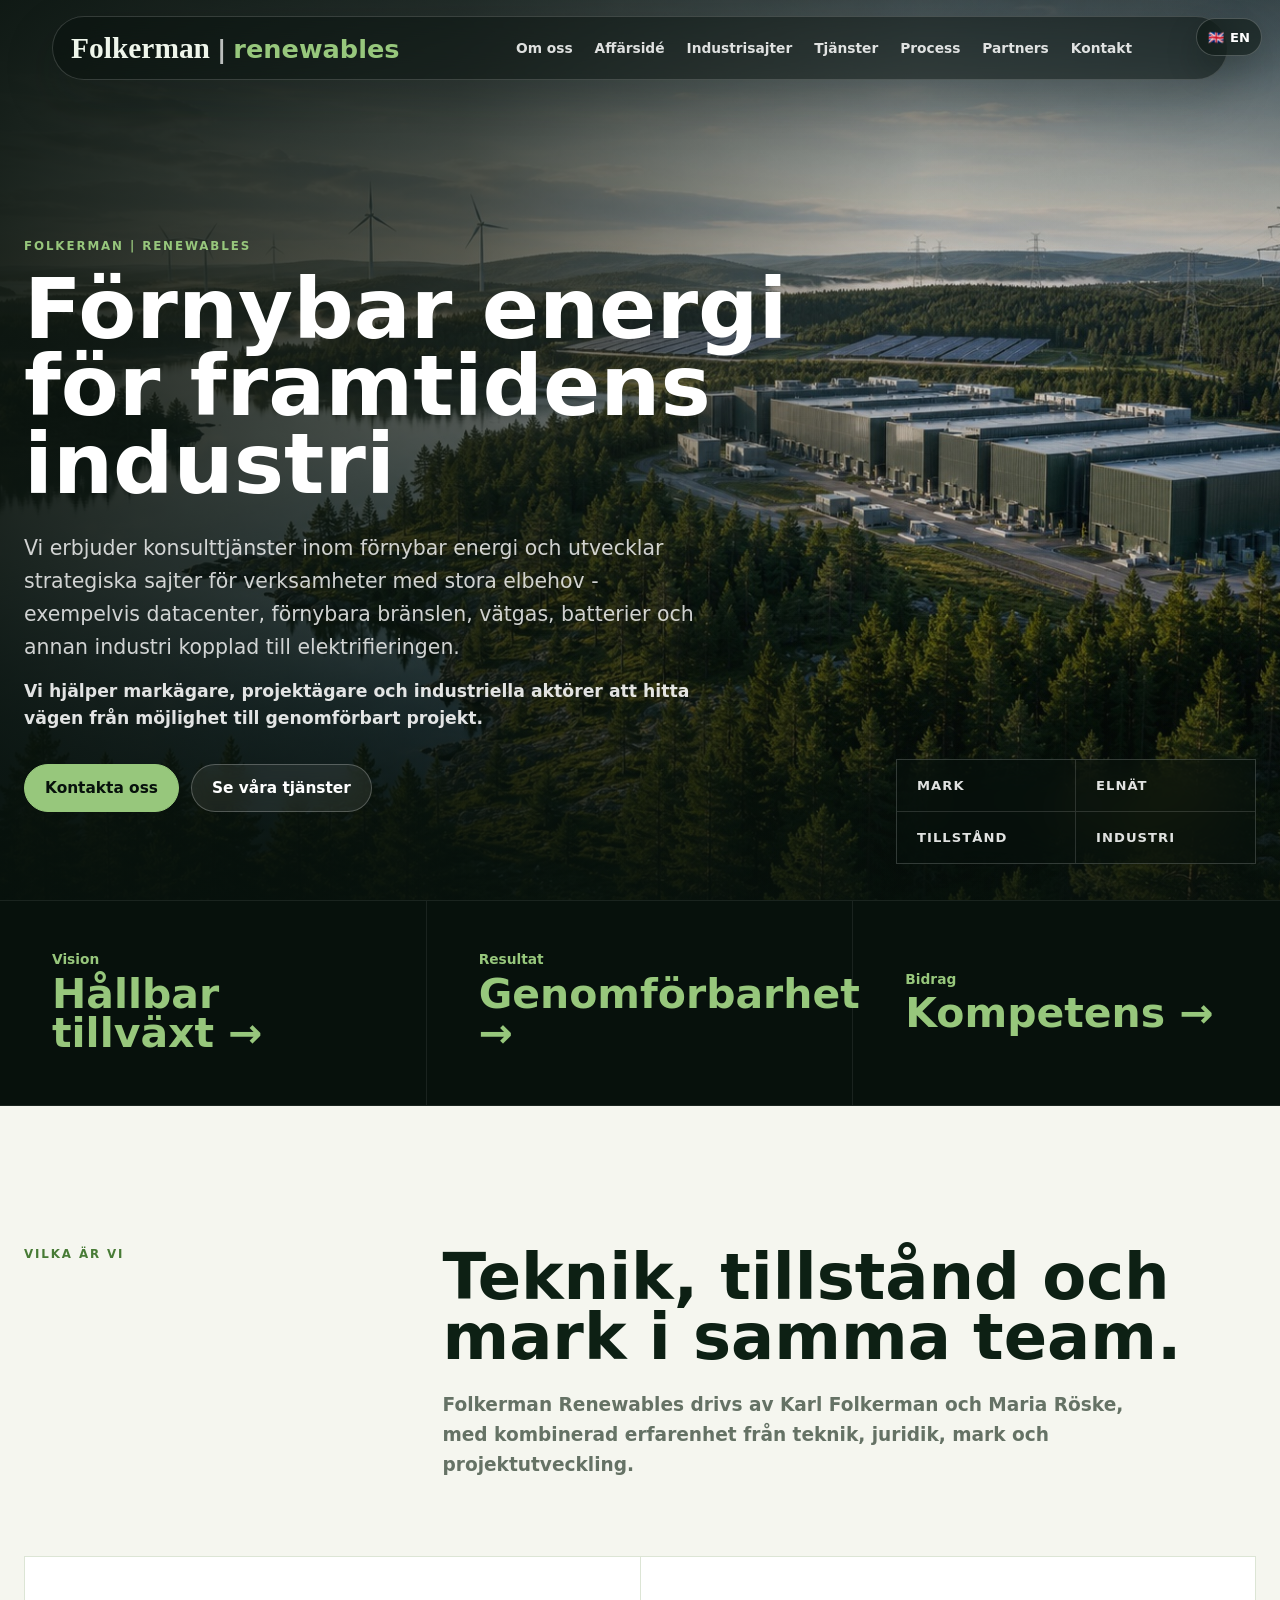
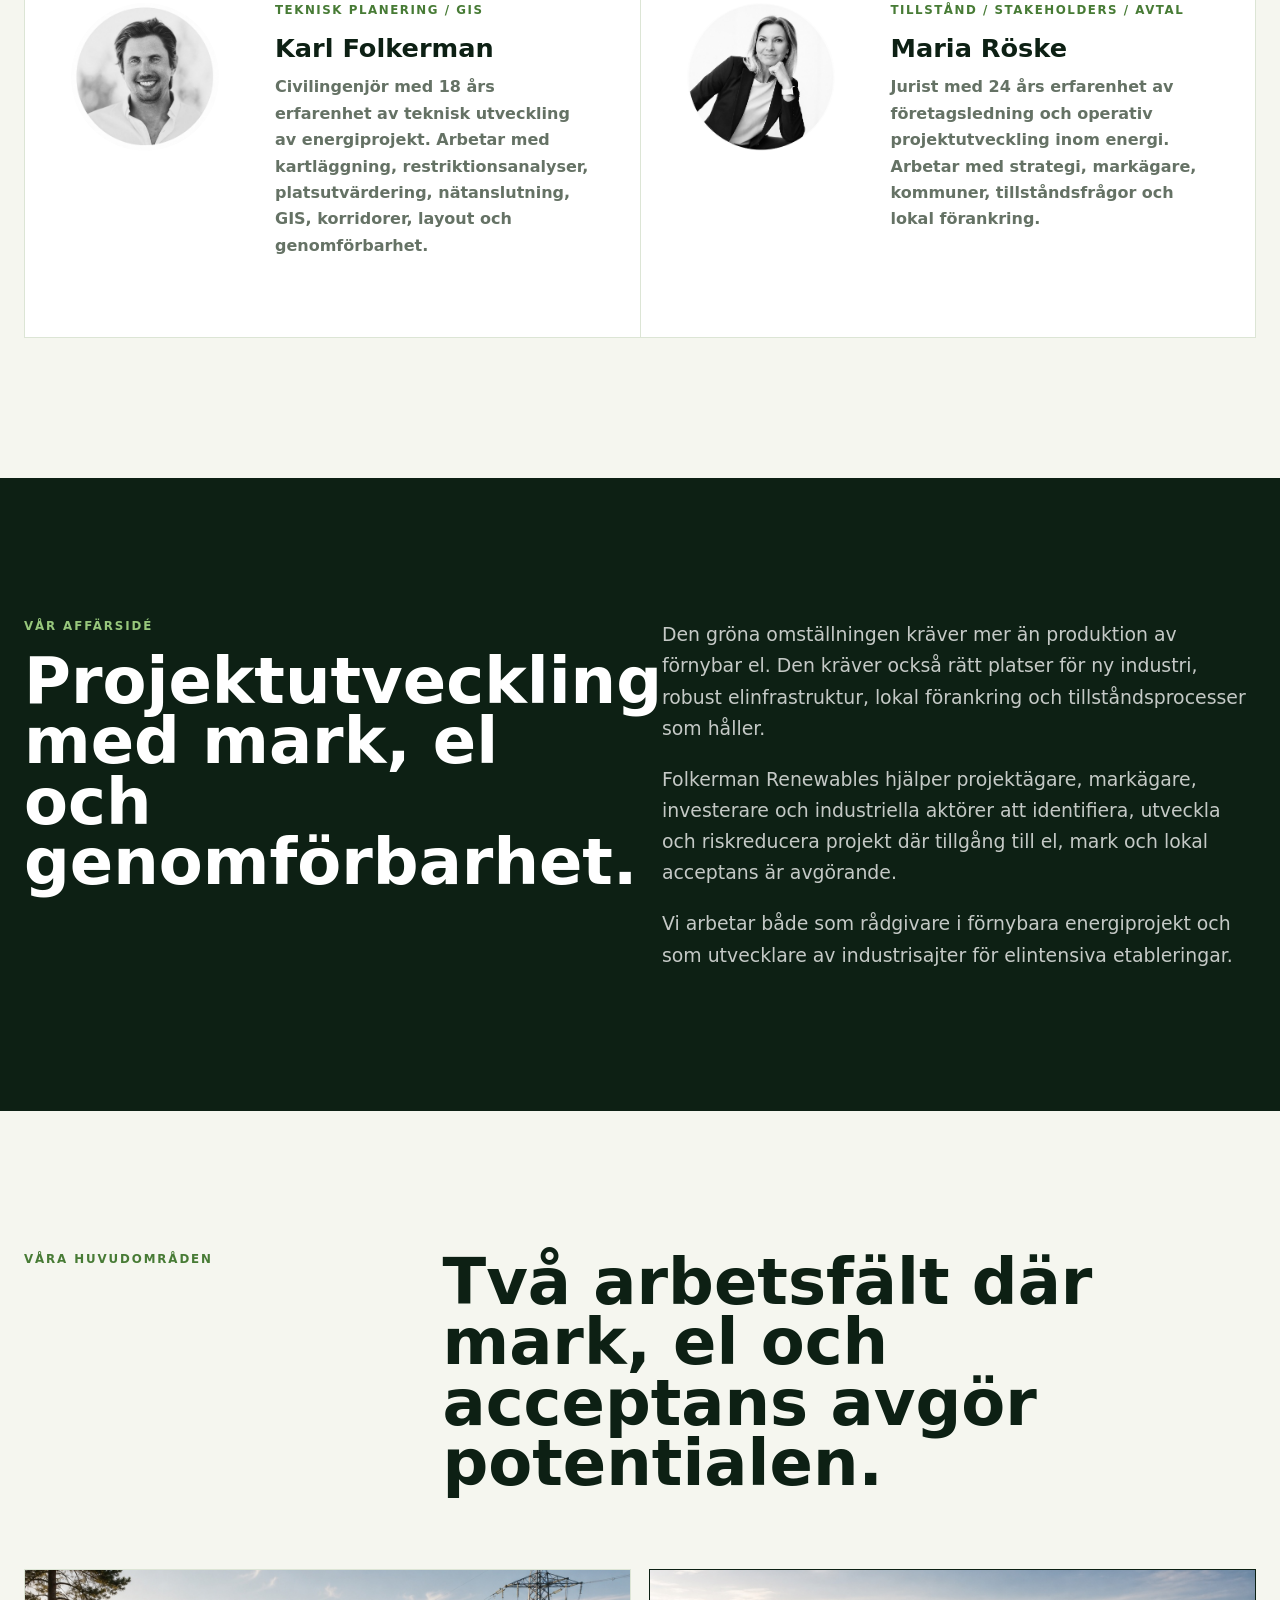
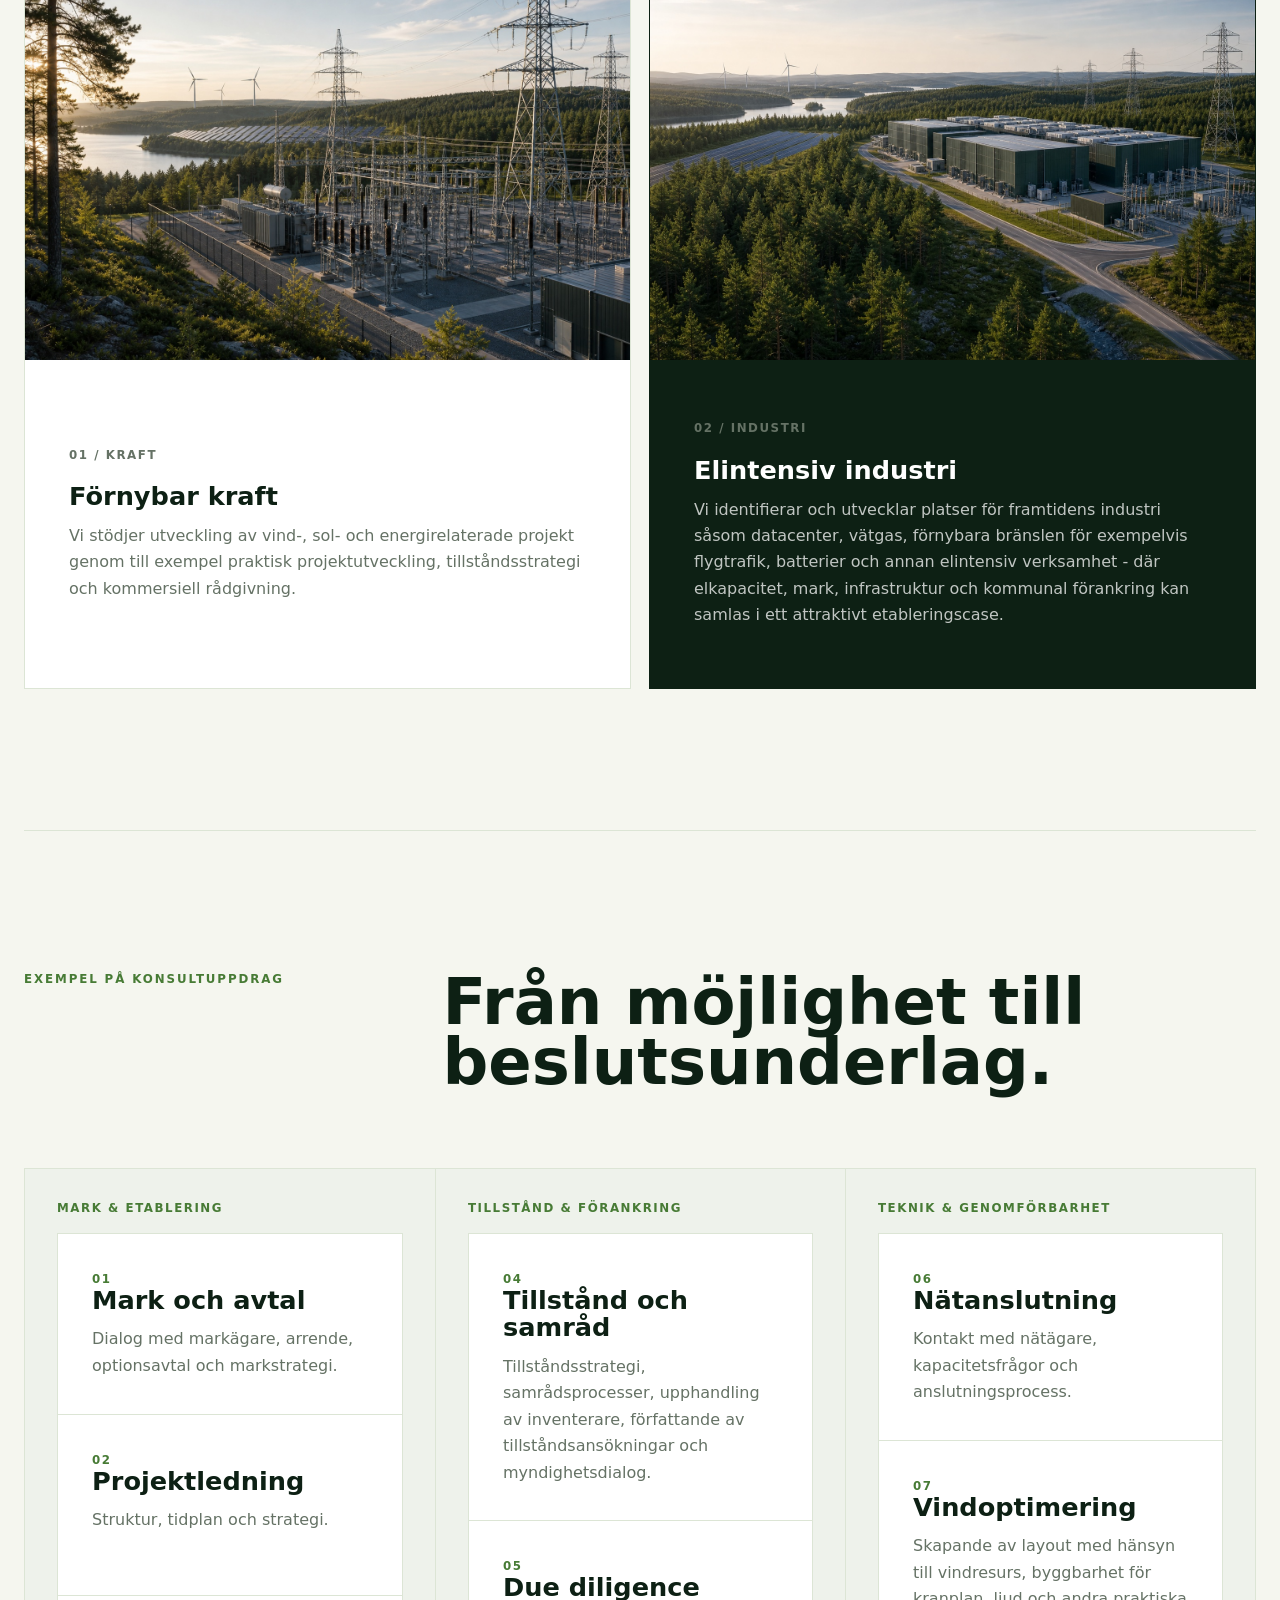
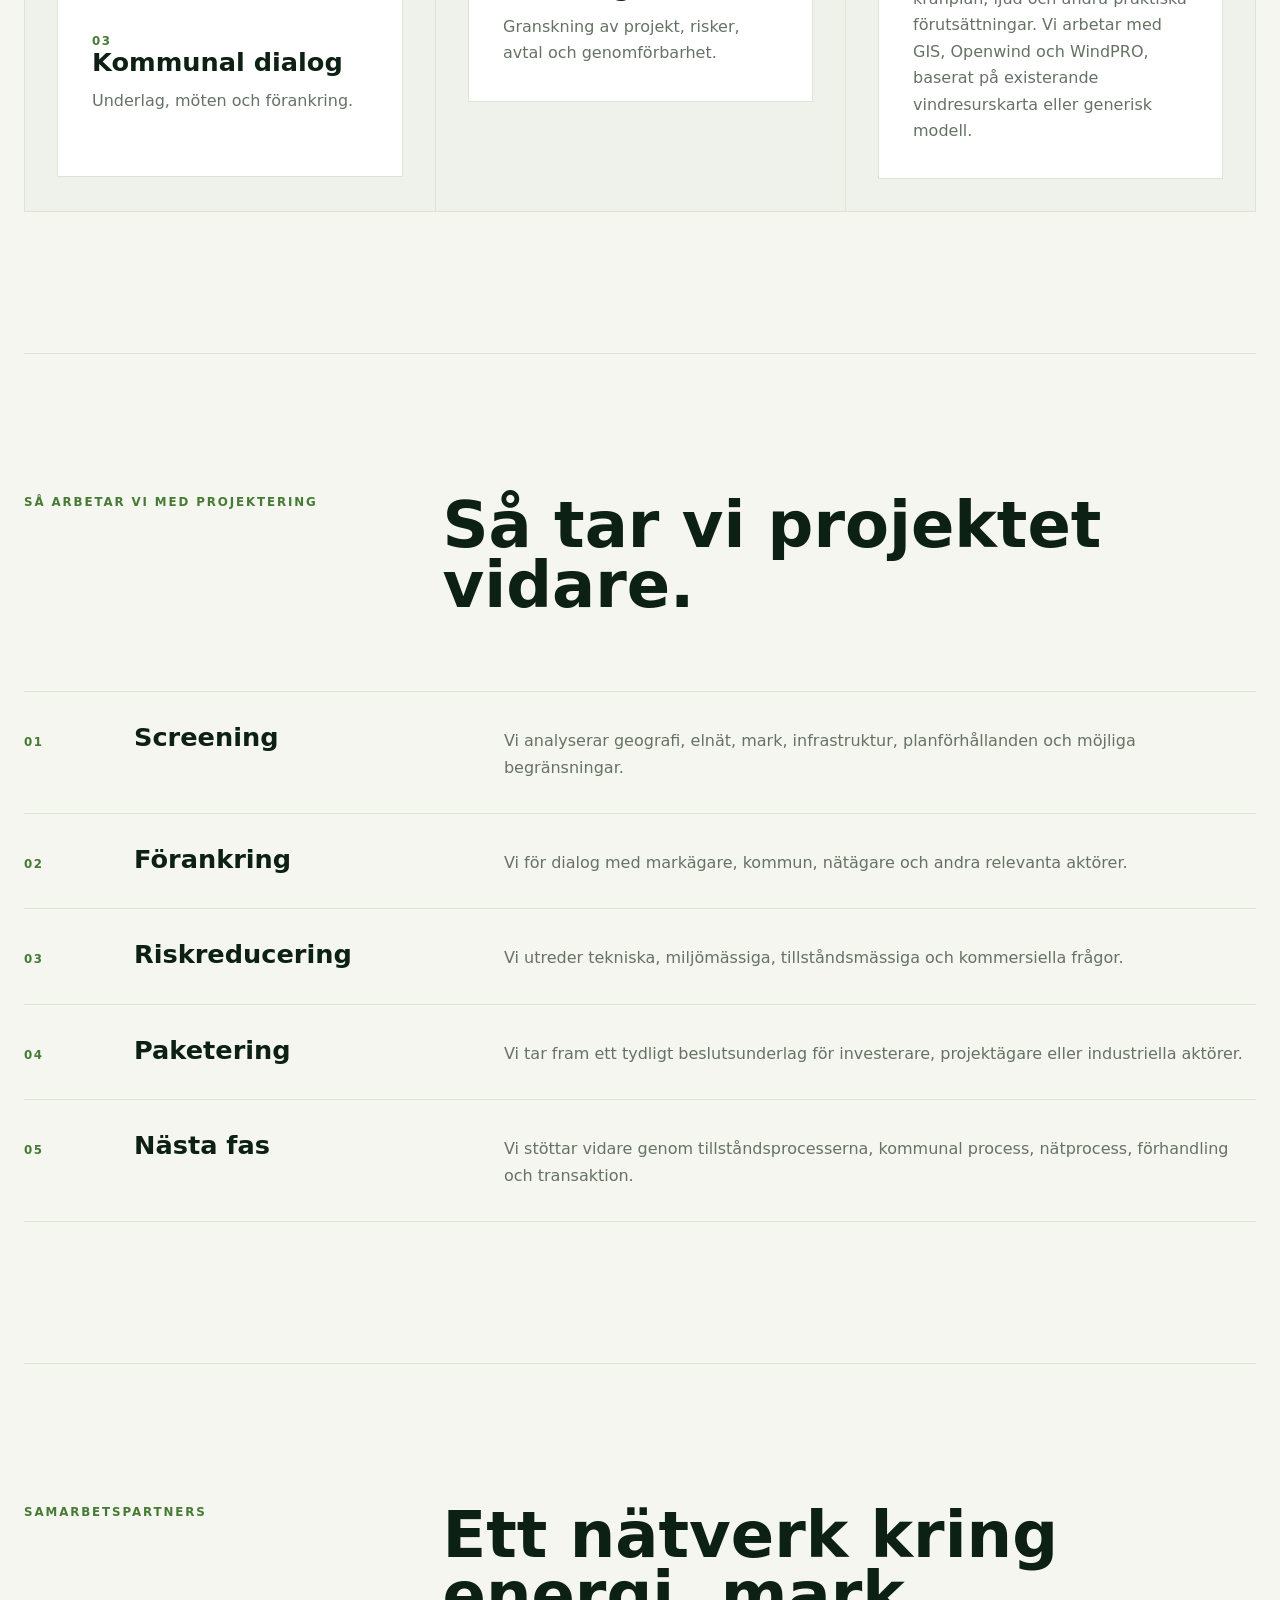
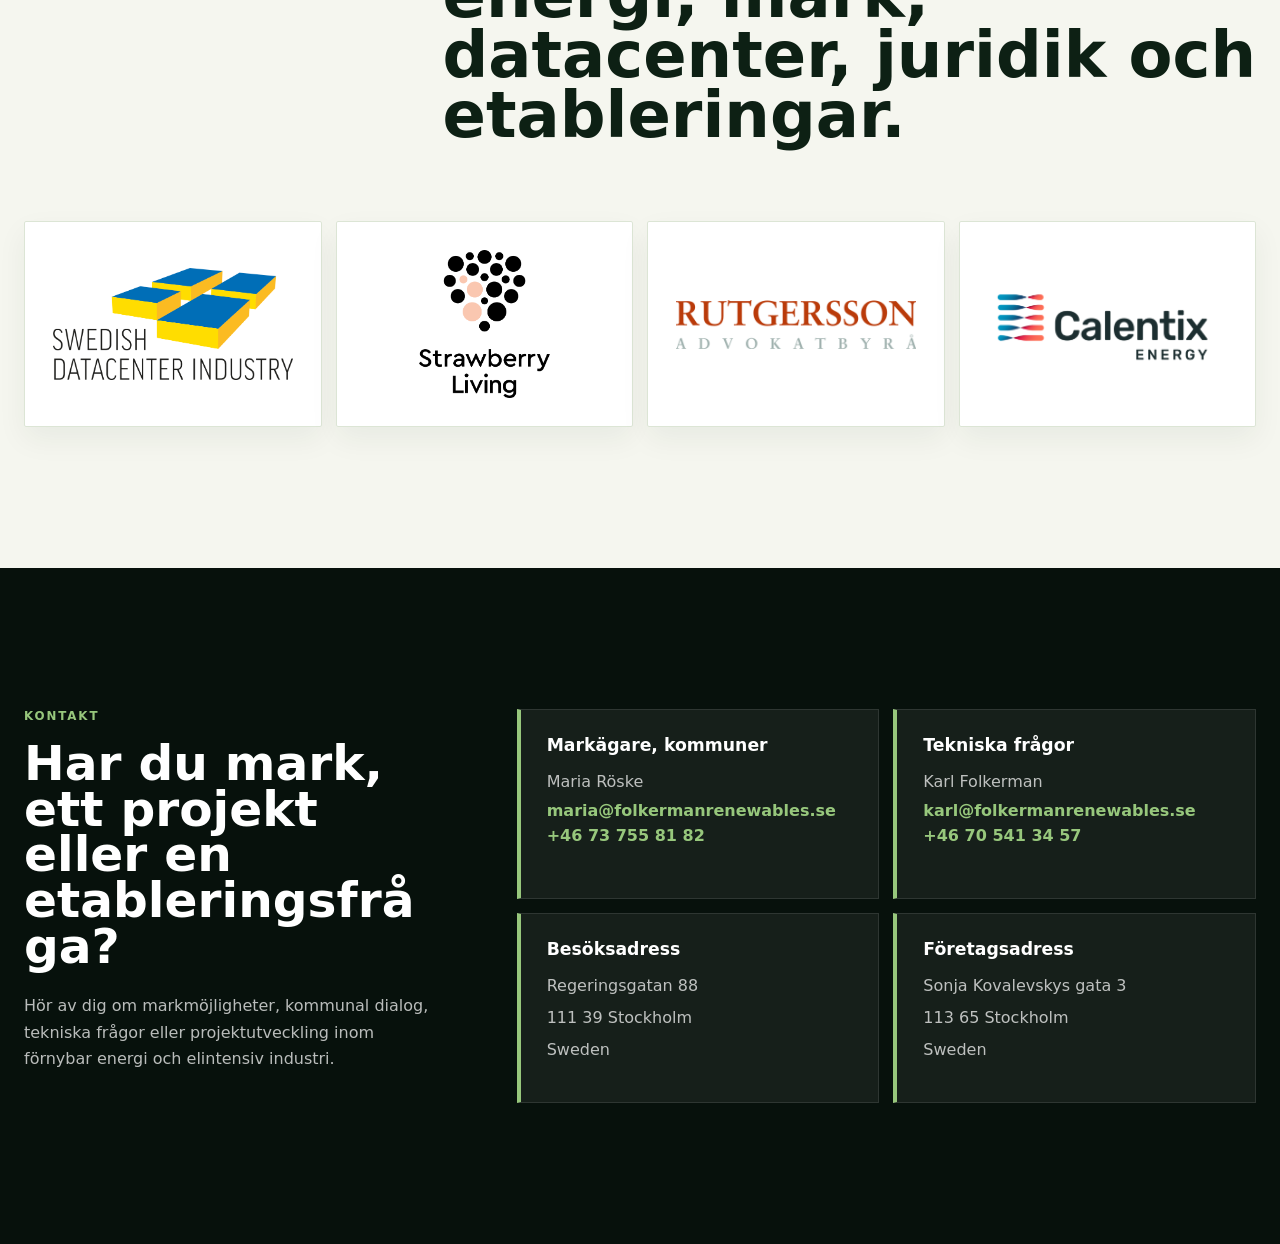
==== forslagErik/index.html @ 50d1444f "Add UX proposal page" ====
<!doctype html>
<html lang="sv">
  <head>
    <meta charset="utf-8">
    <meta name="viewport" content="width=device-width, initial-scale=1">
    <meta
      name="description"
      content="Folkerman Renewables erbjuder konsulttjänster inom förnybar energi och utvecklar strategiska industrisajter för datacenter, vätgas, förnybara bränslen, batterier och annan elintensiv industri."
      data-i18n-attr="content:meta.description"
    >
    <meta
      name="keywords"
      content="Folkerman Renewables, folkermanrenewables, Karl Folkerman, Maria Röske, förnybar energi, industrisajter, datacenter, vätgas, förnybara bränslen, batterier, GIS, tillstånd, markägare, Stockholm"
    >
    <meta name="author" content="Folkerman Renewables">
    <meta name="robots" content="noindex, nofollow">
    <meta name="googlebot" content="noindex, nofollow">
    <meta name="google-site-verification" content="rfnZ16ZVSR1SgWJSbVvaU3BN3s_scpE55U0h4fIPvdM">
    <meta name="application-name" content="Folkerman Renewables">
    <link rel="canonical" href="https://www.folkermanrenewables.se/forslagErik/">
    <meta property="og:type" content="website">
    <meta property="og:site_name" content="Folkerman Renewables">
    <meta property="og:title" content="Folkerman Renewables | Förnybar energi och industrisajter">
    <meta
      property="og:description"
      content="Projektutveckling med mark, el och genomförbarhet i fokus för förnybar energi och elintensiv industri."
      data-i18n-attr="content:meta.ogDescription"
    >
    <meta property="og:url" content="https://www.folkermanrenewables.se/forslagErik/">
    <meta property="og:image" content="https://www.folkermanrenewables.se/assets/folkerman-generated-hero.jpg">
    <meta property="og:locale" content="sv_SE">
    <meta property="og:locale:alternate" content="en_US">
    <meta name="twitter:card" content="summary_large_image">
    <meta name="twitter:title" content="Folkerman Renewables | Förnybar energi och industrisajter">
    <meta
      name="twitter:description"
      content="Projektutveckling med mark, el och genomförbarhet i fokus för förnybar energi och elintensiv industri."
      data-i18n-attr="content:meta.ogDescription"
    >
    <meta name="twitter:image" content="https://www.folkermanrenewables.se/assets/folkerman-generated-hero.jpg">
    <title data-i18n="meta.title">Folkerman Renewables | UX-förslag</title>
    <link rel="icon" href="../favicon.svg?v=20260522" type="image/svg+xml">
    <link rel="shortcut icon" href="../favicon.svg?v=20260522" type="image/svg+xml">
    <link rel="preload" href="../assets/folkerman-generated-hero.jpg?v=20260528-rune" as="image">
    <link rel="stylesheet" href="./styles.css?v=20260529-forslag-erik">
    <script type="application/ld+json">
      {
        "@context": "https://schema.org",
        "@graph": [
          {
            "@type": "Organization",
            "@id": "https://www.folkermanrenewables.se/#organization",
            "name": "Folkerman Renewables",
            "alternateName": ["Folkerman | renewables", "folkermanrenewables"],
            "url": "https://www.folkermanrenewables.se/forslagErik/",
            "logo": "https://www.folkermanrenewables.se/favicon.svg",
            "image": "https://www.folkermanrenewables.se/assets/folkerman-generated-hero.jpg",
            "telephone": "+46 73 755 81 82",
            "email": "maria@folkermanrenewables.se",
            "address": {
              "@type": "PostalAddress",
              "streetAddress": "Sonja Kovalevskys gata 3",
              "postalCode": "113 65",
              "addressLocality": "Stockholm",
              "addressCountry": "SE"
            },
            "founder": [
              { "@id": "https://www.folkermanrenewables.se/#karl-folkerman" },
              { "@id": "https://www.folkermanrenewables.se/#maria-roske" }
            ],
            "knowsAbout": [
              "Förnybar energi",
              "Industrisajter",
              "Datacenter",
              "Vätgas",
              "Förnybara bränslen",
              "Batterier",
              "GIS",
              "Tillstånd",
              "Mark och avtal"
            ]
          },
          {
            "@type": "Person",
            "@id": "https://www.folkermanrenewables.se/#karl-folkerman",
            "name": "Karl Folkerman",
            "jobTitle": "Teknisk planering / GIS",
            "email": "karl@folkermanrenewables.se",
            "telephone": "+46 70 541 34 57",
            "worksFor": { "@id": "https://www.folkermanrenewables.se/#organization" },
            "image": "https://www.folkermanrenewables.se/assets/karl-folkerman.jpg",
            "knowsAbout": ["GIS", "Teknisk projektutveckling", "Nätanslutning", "Platsutvärdering"]
          },
          {
            "@type": "Person",
            "@id": "https://www.folkermanrenewables.se/#maria-roske",
            "name": "Maria Röske",
            "jobTitle": "Tillstånd / Stakeholders / Avtal",
            "email": "maria@folkermanrenewables.se",
            "telephone": "+46 73 755 81 82",
            "worksFor": { "@id": "https://www.folkermanrenewables.se/#organization" },
            "image": "https://www.folkermanrenewables.se/assets/maria-roske.jpg",
            "knowsAbout": ["Tillstånd", "Stakeholders", "Avtal", "Markägare", "Lokal förankring"]
          },
          {
            "@type": "WebSite",
            "@id": "https://www.folkermanrenewables.se/#website",
            "name": "Folkerman Renewables",
            "alternateName": "folkermanrenewables",
            "url": "https://www.folkermanrenewables.se/forslagErik/",
            "publisher": { "@id": "https://www.folkermanrenewables.se/#organization" },
            "inLanguage": ["sv", "en"]
          },
          {
            "@type": "WebPage",
            "@id": "https://www.folkermanrenewables.se/forslagErik/#webpage",
            "url": "https://www.folkermanrenewables.se/forslagErik/",
            "name": "Folkerman Renewables | UX-förslag",
            "description": "Ett UX-förslag för Folkerman Renewables med tydligare läsbarhet, mer välkomnande copy och krispigare struktur.",
            "isPartOf": { "@id": "https://www.folkermanrenewables.se/#website" },
            "about": { "@id": "https://www.folkermanrenewables.se/#organization" },
            "primaryImageOfPage": {
              "@type": "ImageObject",
              "url": "https://www.folkermanrenewables.se/assets/folkerman-generated-hero.jpg"
            },
            "inLanguage": "sv"
          }
        ]
      }
    </script>
  </head>
  <body>
    <button
      class="language-toggle"
      type="button"
      data-language-toggle
      aria-label="Switch to English"
      title="Switch to English"
    >
      <span aria-hidden="true">🇬🇧</span>
      <span data-language-label>EN</span>
    </button>

    <header class="site-header">
      <a class="brand" href="#top" aria-label="Folkerman renewables start">
        <span class="brand-main">Folkerman</span>
        <span class="brand-divider">|</span>
        <span class="brand-sub">renewables</span>
      </a>
      <nav class="site-nav" aria-label="Primär navigering" data-i18n-attr="aria-label:nav.aria">
        <a href="#about" data-i18n="nav.about">Om oss</a>
        <a href="#mission" data-i18n="nav.mission">Affärsidé</a>
        <a href="#industry-sites" data-i18n="nav.industry">Industrisajter</a>
        <a href="#services" data-i18n="nav.services">Tjänster</a>
        <a href="#process" data-i18n="nav.process">Process</a>
        <a href="#partners" data-i18n="nav.partners">Partners</a>
        <a href="#contact" data-i18n="nav.contact">Kontakt</a>
      </nav>
    </header>

    <main id="top">
      <section class="hero" aria-labelledby="hero-title">
        <img
          class="hero-image"
          src="../assets/folkerman-generated-hero.jpg?v=20260528-rune"
          alt="Nordiskt landskap med skog, sjö, elnät, förnybar energi och modern industrisajt"
          data-i18n-attr="alt:hero.imageAlt"
        >
        <div class="hero-shade"></div>
        <div class="hero-content">
          <p class="eyebrow hero-eyebrow" data-i18n="hero.eyebrow">Folkerman | renewables</p>
          <h1 id="hero-title" data-i18n="hero.title">Förnybar energi för framtidens industri</h1>
          <p class="hero-text" data-i18n="hero.text">
            Vi erbjuder konsulttjänster inom förnybar energi och utvecklar strategiska sajter för verksamheter med stora elbehov - exempelvis datacenter, förnybara bränslen, vätgas, batterier och annan industri kopplad till elektrifieringen.
          </p>
          <p class="hero-support" data-i18n="hero.support">
            Vi hjälper markägare, projektägare och industriella aktörer att hitta vägen från möjlighet till genomförbart projekt.
          </p>
          <div class="hero-actions" aria-label="Huvudalternativ" data-i18n-attr="aria-label:hero.actionsAria">
            <a class="button primary" href="#contact" data-i18n="hero.primaryCta">Kontakta oss</a>
            <a class="button ghost" href="#services" data-i18n="hero.secondaryCta">Se våra tjänster</a>
          </div>
        </div>
        <div class="hero-panel" aria-label="Fokusområden" data-i18n-attr="aria-label:hero.panelAria">
          <span data-i18n="hero.panel1">Mark</span>
          <span data-i18n="hero.panel2">Elnät</span>
          <span data-i18n="hero.panel3">Tillstånd</span>
          <span data-i18n="hero.panel4">Industri</span>
        </div>
      </section>

      <section class="metrics-strip" aria-label="Fokus" data-i18n-attr="aria-label:metrics.aria">
        <article>
          <a href="#mission">
            <span data-i18n="metrics.growth.label">Vision</span>
            <strong data-i18n="metrics.growth.title">Hållbar tillväxt →</strong>
          </a>
        </article>
        <article>
          <a href="#services">
            <span data-i18n="metrics.feasibility.label">Resultat</span>
            <strong data-i18n="metrics.feasibility.title">Genomförbarhet →</strong>
          </a>
        </article>
        <article>
          <a href="#about">
            <span data-i18n="metrics.expertise.label">Bidrag</span>
            <strong data-i18n="metrics.expertise.title">Kompetens →</strong>
          </a>
        </article>
      </section>

      <section class="section team-section" id="about" aria-labelledby="team-title">
        <div class="section-kicker">
          <p class="eyebrow" data-i18n="team.eyebrow">Vilka är vi</p>
          <div>
            <h2 id="team-title" data-i18n="team.title">Teknik, tillstånd och mark i samma team.</h2>
            <p class="section-intro" data-i18n="team.intro">
              Folkerman Renewables drivs av Karl Folkerman och Maria Röske, med kombinerad erfarenhet från teknik, juridik, mark och projektutveckling.
            </p>
          </div>
        </div>
        <div class="profile-grid">
          <article class="profile-card">
            <img class="profile-photo" src="../assets/karl-folkerman.jpg?v=20260528" alt="Karl Folkerman">
            <div class="profile-body">
              <p class="profile-role" data-i18n="team.karl.role">Teknisk planering / GIS</p>
              <h3>Karl Folkerman</h3>
              <p data-i18n="team.karl.text">
                Civilingenjör med 18 års erfarenhet av teknisk utveckling av energiprojekt. Arbetar med kartläggning, restriktionsanalyser, platsutvärdering, nätanslutning, GIS, korridorer, layout och genomförbarhet.
              </p>
            </div>
          </article>

          <article class="profile-card">
            <img class="profile-photo" src="../assets/maria-roske.jpg?v=20260528" alt="Maria Röske">
            <div class="profile-body">
              <p class="profile-role" data-i18n="team.maria.role">Tillstånd / Stakeholders / Avtal</p>
              <h3>Maria Röske</h3>
              <p data-i18n="team.maria.text">
                Jurist med 24 års erfarenhet av företagsledning och operativ projektutveckling inom energi. Arbetar med strategi, markägare, kommuner, tillståndsfrågor och lokal förankring.
              </p>
            </div>
          </article>
        </div>
      </section>

      <section class="mission-section" id="mission" aria-labelledby="mission-title">
        <div class="mission-grid">
          <div>
            <p class="eyebrow" data-i18n="mission.eyebrow">Vår affärsidé</p>
          <h2 id="mission-title" data-i18n="mission.title">Projektutveckling med mark, el och genomförbarhet.</h2>
          </div>
          <div class="mission-copy">
            <p data-i18n="mission.text1">
              Den gröna omställningen kräver mer än produktion av förnybar el. Den kräver också rätt platser för ny industri, robust elinfrastruktur, lokal förankring och tillståndsprocesser som håller.
            </p>
            <p data-i18n="mission.text2">
              Folkerman Renewables hjälper projektägare, markägare, investerare och industriella aktörer att identifiera, utveckla och riskreducera projekt där tillgång till el, mark och lokal acceptans är avgörande.
            </p>
            <p data-i18n="mission.text3">
              Vi arbetar både som rådgivare i förnybara energiprojekt och som utvecklare av industrisajter för elintensiva etableringar.
            </p>
          </div>
        </div>
      </section>

      <section class="section focus-section" id="industry-sites" aria-labelledby="focus-title">
        <div class="section-kicker">
          <p class="eyebrow" data-i18n="focus.eyebrow">Våra huvudområden</p>
          <h2 id="focus-title" data-i18n="focus.title">Två arbetsfält där mark, el och acceptans avgör potentialen.</h2>
        </div>
        <div class="feature-grid">
          <article class="feature-card">
            <img src="../assets/folkerman-generated-grid.jpg?v=20260528-rune" alt="Elnät och förnybar kraft i nordiskt landskap" data-i18n-attr="alt:focus.renewables.imageAlt">
            <div>
              <p class="feature-label" data-i18n="focus.renewables.label">01 / Kraft</p>
              <h3 data-i18n="focus.renewables.title">Förnybar kraft</h3>
              <p data-i18n="focus.renewables.text">
                Vi stödjer utveckling av vind-, sol- och energirelaterade projekt genom till exempel praktisk projektutveckling, tillståndsstrategi och kommersiell rådgivning.
              </p>
            </div>
          </article>

          <article class="feature-card feature-card-dark">
            <img src="../assets/folkerman-generated-campus.jpg?v=20260528-rune" alt="Modern industrisajt i skogsmiljö med elinfrastruktur" data-i18n-attr="alt:focus.industry.imageAlt">
            <div>
              <p class="feature-label" data-i18n="focus.industry.label">02 / Industri</p>
              <h3 data-i18n="focus.industry.title">Elintensiv industri</h3>
              <p data-i18n="focus.industry.text">
                Vi identifierar och utvecklar platser för framtidens industri såsom datacenter, vätgas, förnybara bränslen för exempelvis flygtrafik, batterier och annan elintensiv verksamhet - där elkapacitet, mark, infrastruktur och kommunal förankring kan samlas i ett attraktivt etableringscase.
              </p>
            </div>
          </article>
        </div>
      </section>

      <section class="services-section" id="services" aria-labelledby="services-title">
        <div class="section-kicker">
          <p class="eyebrow" data-i18n="services.eyebrow">Exempel på konsultuppdrag</p>
          <h2 id="services-title" data-i18n="services.title">Från möjlighet till beslutsunderlag.</h2>
        </div>
        <div class="service-groups">
          <article class="service-group">
            <p class="feature-label" data-i18n="services.groupLand">Mark & etablering</p>
            <div class="service-group-list">
              <article class="service-card">
                <span>01</span>
                <h3 data-i18n="services.land.title">Mark och avtal</h3>
                <p data-i18n="services.land.text">Dialog med markägare, arrende, optionsavtal och markstrategi.</p>
              </article>
              <article class="service-card">
                <span>02</span>
                <h3 data-i18n="services.management.title">Projektledning</h3>
                <p data-i18n="services.management.text">Struktur, tidplan och strategi.</p>
              </article>
              <article class="service-card">
                <span>03</span>
                <h3 data-i18n="services.municipal.title">Kommunal dialog</h3>
                <p data-i18n="services.municipal.text">Underlag, möten och förankring.</p>
              </article>
            </div>
          </article>

          <article class="service-group">
            <p class="feature-label" data-i18n="services.groupPermits">Tillstånd & förankring</p>
            <div class="service-group-list">
              <article class="service-card">
                <span>04</span>
                <h3 data-i18n="services.permits.title">Tillstånd och samråd</h3>
                <p data-i18n="services.permits.text">Tillståndsstrategi, samrådsprocesser, upphandling av inventerare, författande av tillståndsansökningar och myndighetsdialog.</p>
              </article>
              <article class="service-card">
                <span>05</span>
                <h3 data-i18n="services.diligence.title">Due diligence</h3>
                <p data-i18n="services.diligence.text">Granskning av projekt, risker, avtal och genomförbarhet.</p>
              </article>
            </div>
          </article>

          <article class="service-group">
            <p class="feature-label" data-i18n="services.groupTech">Teknik & genomförbarhet</p>
            <div class="service-group-list">
              <article class="service-card">
                <span>06</span>
                <h3 data-i18n="services.grid.title">Nätanslutning</h3>
                <p data-i18n="services.grid.text">Kontakt med nätägare, kapacitetsfrågor och anslutningsprocess.</p>
              </article>
              <article class="service-card service-card-wide">
                <span>07</span>
                <h3 data-i18n="services.wind.title">Vindoptimering</h3>
                <p data-i18n="services.wind.text">Skapande av layout med hänsyn till vindresurs, byggbarhet för kranplan, ljud och andra praktiska förutsättningar. Vi arbetar med GIS, Openwind och WindPRO, baserat på existerande vindresurskarta eller generisk modell.</p>
              </article>
            </div>
          </article>
        </div>
      </section>

      <section class="process-section" id="process" aria-labelledby="process-title">
        <div class="section-kicker">
          <p class="eyebrow" data-i18n="process.eyebrow">Så arbetar vi med projektering</p>
          <h2 id="process-title" data-i18n="process.title">Så tar vi projektet vidare.</h2>
        </div>
        <div class="process-list">
          <article>
            <span>01</span>
            <h3 data-i18n="process.step1.title">Screening</h3>
            <p data-i18n="process.step1.text">Vi analyserar geografi, elnät, mark, infrastruktur, planförhållanden och möjliga begränsningar.</p>
          </article>
          <article>
            <span>02</span>
            <h3 data-i18n="process.step2.title">Förankring</h3>
            <p data-i18n="process.step2.text">Vi för dialog med markägare, kommun, nätägare och andra relevanta aktörer.</p>
          </article>
          <article>
            <span>03</span>
            <h3 data-i18n="process.step3.title">Riskreducering</h3>
            <p data-i18n="process.step3.text">Vi utreder tekniska, miljömässiga, tillståndsmässiga och kommersiella frågor.</p>
          </article>
          <article>
            <span>04</span>
            <h3 data-i18n="process.step4.title">Paketering</h3>
            <p data-i18n="process.step4.text">Vi tar fram ett tydligt beslutsunderlag för investerare, projektägare eller industriella aktörer.</p>
          </article>
          <article>
            <span>05</span>
            <h3 data-i18n="process.step5.title">Nästa fas</h3>
            <p data-i18n="process.step5.text">Vi stöttar vidare genom tillståndsprocesserna, kommunal process, nätprocess, förhandling och transaktion.</p>
          </article>
        </div>
      </section>

      <section class="partners-section" id="partners" aria-labelledby="partners-title">
        <div class="section-kicker">
          <p class="eyebrow" data-i18n="partners.eyebrow">Samarbetspartners</p>
          <h2 id="partners-title" data-i18n="partners.title">Ett nätverk kring energi, mark, datacenter, juridik och etableringar.</h2>
        </div>
        <div class="partner-grid">
          <a class="partner-card partner-card-wide-logo" href="https://www.sdia.se/" target="_blank" rel="noreferrer" aria-label="Swedish Datacenter Industry">
            <img src="../assets/partner-sdia.png?v=20260528-logos" alt="Swedish Datacenter Industry">
          </a>
          <a class="partner-card partner-card-tall" href="https://www.strawberry.se/blog/strawberry-living/" target="_blank" rel="noreferrer" aria-label="Strawberry Living">
            <img src="../assets/partner-strawberry-living.png?v=20260528-logos" alt="Strawberry Living">
          </a>
          <a class="partner-card partner-card-wide-logo" href="https://www.ralegal.se/" target="_blank" rel="noreferrer" aria-label="Rutgersson Advokatbyrå">
            <img src="../assets/partner-rutgersson.png?v=20260528-logos" alt="Rutgersson Advokatbyrå">
          </a>
          <a class="partner-card partner-card-wide-logo" href="https://www.calentix.com/" target="_blank" rel="noreferrer" aria-label="Calentix Energy">
            <img src="../assets/partner-calentix.png?v=20260528-logos" alt="Calentix Energy">
          </a>
        </div>
      </section>

      <section class="contact-section" id="contact" aria-labelledby="contact-title">
        <div>
          <p class="eyebrow" data-i18n="contact.eyebrow">Kontakt</p>
          <h2 id="contact-title" data-i18n="contact.title">Har du mark, ett projekt eller en etableringsfråga?</h2>
          <p class="contact-copy" data-i18n="contact.text">
            Hör av dig om markmöjligheter, kommunal dialog, tekniska frågor eller projektutveckling inom förnybar energi och elintensiv industri.
          </p>
        </div>
        <div class="contact-grid">
          <address class="contact-card">
            <h3 data-i18n="contact.land.title">Markägare, kommuner</h3>
            <p>Maria Röske</p>
            <a href="mailto:maria@folkermanrenewables.se">maria@folkermanrenewables.se</a>
            <a href="tel:+46737558182">+46 73 755 81 82</a>
          </address>
          <address class="contact-card">
            <h3 data-i18n="contact.tech.title">Tekniska frågor</h3>
            <p>Karl Folkerman</p>
            <a href="mailto:karl@folkermanrenewables.se">karl@folkermanrenewables.se</a>
            <a href="tel:+46705413457">+46 70 541 34 57</a>
          </address>
          <address class="contact-card">
            <h3 data-i18n="contact.visit.title">Besöksadress</h3>
            <p>Regeringsgatan 88</p>
            <p>111 39 Stockholm</p>
            <p>Sweden</p>
          </address>
          <address class="contact-card">
            <h3 data-i18n="contact.company.title">Företagsadress</h3>
            <p>Sonja Kovalevskys gata 3</p>
            <p>113 65 Stockholm</p>
            <p>Sweden</p>
          </address>
        </div>
      </section>
    </main>

    <script>
      const translations = {
        sv: {
          meta: {
            title: "Folkerman Renewables | UX-förslag",
            description:
              "Folkerman Renewables erbjuder konsulttjänster inom förnybar energi och utvecklar strategiska industrisajter för datacenter, vätgas, förnybara bränslen, batterier och annan elintensiv industri.",
            ogDescription:
              "Projektutveckling med mark, el och genomförbarhet i fokus för förnybar energi och elintensiv industri."
          },
          nav: {
            aria: "Primär navigering",
            about: "Om oss",
            mission: "Affärsidé",
            industry: "Industrisajter",
            services: "Tjänster",
            process: "Process",
            partners: "Partners",
            contact: "Kontakt"
          },
          hero: {
            eyebrow: "Folkerman | renewables",
            title: "Förnybar energi för framtidens industri",
            text:
              "Vi erbjuder konsulttjänster inom förnybar energi och utvecklar strategiska sajter för verksamheter med stora elbehov - exempelvis datacenter, förnybara bränslen, vätgas, batterier och annan industri kopplad till elektrifieringen.",
            support:
              "Vi hjälper markägare, projektägare och industriella aktörer att hitta vägen från möjlighet till genomförbart projekt.",
            primaryCta: "Kontakta oss",
            secondaryCta: "Se våra tjänster",
            actionsAria: "Huvudalternativ",
            panelAria: "Fokusområden",
            panel1: "Mark",
            panel2: "Elnät",
            panel3: "Tillstånd",
            panel4: "Industri",
            imageAlt: "Nordiskt landskap med skog, sjö, elnät, förnybar energi och modern industrisajt"
          },
          metrics: {
            aria: "Fokus",
            growth: {
              label: "Vision",
              title: "Hållbar tillväxt →"
            },
            feasibility: {
              label: "Resultat",
              title: "Genomförbarhet →"
            },
            expertise: {
              label: "Bidrag",
              title: "Kompetens →"
            }
          },
          team: {
            eyebrow: "Vilka är vi",
            title: "Teknik, tillstånd och mark i samma team.",
            intro:
              "Folkerman Renewables drivs av Karl Folkerman och Maria Röske, med kombinerad erfarenhet från teknik, juridik, mark och projektutveckling.",
            karl: {
              role: "Teknisk planering / GIS",
              text:
                "Civilingenjör med 18 års erfarenhet av teknisk utveckling av energiprojekt. Arbetar med kartläggning, restriktionsanalyser, platsutvärdering, nätanslutning, GIS, korridorer, layout och genomförbarhet."
            },
            maria: {
              role: "Tillstånd / Stakeholders / Avtal",
              text:
                "Jurist med 24 års erfarenhet av företagsledning och operativ projektutveckling inom energi. Arbetar med strategi, markägare, kommuner, tillståndsfrågor och lokal förankring."
            }
          },
          mission: {
            eyebrow: "Vår affärsidé",
            title: "Projektutveckling med mark, el och genomförbarhet.",
            text1:
              "Den gröna omställningen kräver mer än produktion av förnybar el. Den kräver också rätt platser för ny industri, robust elinfrastruktur, lokal förankring och tillståndsprocesser som håller.",
            text2:
              "Folkerman Renewables hjälper projektägare, markägare, investerare och industriella aktörer att identifiera, utveckla och riskreducera projekt där tillgång till el, mark och lokal acceptans är avgörande.",
            text3:
              "Vi arbetar både som rådgivare i förnybara energiprojekt och som utvecklare av industrisajter för elintensiva etableringar."
          },
          focus: {
            eyebrow: "Våra huvudområden",
            title: "Två arbetsfält där mark, el och acceptans avgör potentialen.",
            renewables: {
              label: "01 / Kraft",
              title: "Förnybar kraft",
              text:
                "Vi stödjer utveckling av vind-, sol- och energirelaterade projekt genom till exempel praktisk projektutveckling, tillståndsstrategi och kommersiell rådgivning.",
              imageAlt: "Elnät och förnybar kraft i nordiskt landskap"
            },
            industry: {
              label: "02 / Industri",
              title: "Elintensiv industri",
              text:
                "Vi identifierar och utvecklar platser för framtidens industri såsom datacenter, vätgas, förnybara bränslen för exempelvis flygtrafik, batterier och annan elintensiv verksamhet - där elkapacitet, mark, infrastruktur och kommunal förankring kan samlas i ett attraktivt etableringscase.",
              imageAlt: "Modern industrisajt i skogsmiljö med elinfrastruktur"
            }
          },
          services: {
            eyebrow: "Exempel på konsultuppdrag",
            title: "Från möjlighet till beslutsunderlag.",
            groupLand: "Mark & etablering",
            groupPermits: "Tillstånd & förankring",
            groupTech: "Teknik & genomförbarhet",
            land: { title: "Mark och avtal", text: "Dialog med markägare, arrende, optionsavtal och markstrategi." },
            management: { title: "Projektledning", text: "Struktur, tidplan och strategi." },
            permits: {
              title: "Tillstånd och samråd",
              text:
                "Tillståndsstrategi, samrådsprocesser, upphandling av inventerare, författande av tillståndsansökningar och myndighetsdialog."
            },
            grid: { title: "Nätanslutning", text: "Kontakt med nätägare, kapacitetsfrågor och anslutningsprocess." },
            municipal: { title: "Kommunal dialog", text: "Underlag, möten och förankring." },
            diligence: { title: "Due diligence", text: "Granskning av projekt, risker, avtal och genomförbarhet." },
            wind: {
              title: "Vindoptimering",
              text:
                "Skapande av layout med hänsyn till vindresurs, byggbarhet för kranplan, ljud och andra praktiska förutsättningar. Vi arbetar med GIS, Openwind och WindPRO, baserat på existerande vindresurskarta eller generisk modell."
            }
          },
          process: {
            eyebrow: "Så arbetar vi med projektering",
            title: "Så tar vi projektet vidare.",
            step1: { title: "Screening", text: "Vi analyserar geografi, elnät, mark, infrastruktur, planförhållanden och möjliga begränsningar." },
            step2: { title: "Förankring", text: "Vi för dialog med markägare, kommun, nätägare och andra relevanta aktörer." },
            step3: { title: "Riskreducering", text: "Vi utreder tekniska, miljömässiga, tillståndsmässiga och kommersiella frågor." },
            step4: { title: "Paketering", text: "Vi tar fram ett tydligt beslutsunderlag för investerare, projektägare eller industriella aktörer." },
            step5: { title: "Nästa fas", text: "Vi stöttar vidare genom tillståndsprocesserna, kommunal process, nätprocess, förhandling och transaktion." }
          },
          partners: {
            eyebrow: "Samarbetspartners",
            title: "Ett nätverk kring energi, mark, datacenter, juridik och etableringar."
          },
          contact: {
            eyebrow: "Kontakt",
            title: "Har du mark, ett projekt eller en etableringsfråga?",
            text:
              "Hör av dig om markmöjligheter, kommunal dialog, tekniska frågor eller projektutveckling inom förnybar energi och elintensiv industri.",
            land: { title: "Markägare, kommuner" },
            tech: { title: "Tekniska frågor" },
            visit: { title: "Besöksadress" },
            company: { title: "Företagsadress" }
          },
          toggle: {
            label: "EN",
            flag: "🇬🇧",
            aria: "Switch to English"
          }
        },
        en: {
          meta: {
            title: "Folkerman Renewables | UX proposal",
            description:
              "Folkerman Renewables provides renewable energy advisory services and develops strategic industrial sites for data centers, renewable fuels, hydrogen, batteries and other power-intensive industries.",
            ogDescription:
              "Project development with land, power access and feasibility at the center for renewable energy and power-intensive industry."
          },
          nav: {
            aria: "Primary navigation",
            about: "About",
            mission: "Business idea",
            industry: "Industrial sites",
            services: "Services",
            process: "Process",
            partners: "Partners",
            contact: "Contact"
          },
          hero: {
            eyebrow: "Folkerman | renewables",
            title: "Renewable energy for the industry of the future",
            text:
              "We provide advisory services in renewable energy and develop strategic sites for businesses with large electricity needs - such as data centers, renewable fuels, hydrogen, batteries and other industries connected to electrification.",
            support:
              "We help landowners, project owners and industrial actors find the path from opportunity to feasible project.",
            primaryCta: "Contact us",
            secondaryCta: "View services",
            actionsAria: "Primary actions",
            panelAria: "Focus areas",
            panel1: "Land",
            panel2: "Grid",
            panel3: "Permits",
            panel4: "Industry",
            imageAlt: "Nordic landscape with forest, lake, grid infrastructure, renewable energy and modern industrial site"
          },
          metrics: {
            aria: "Focus",
            growth: {
              label: "Vision",
              title: "Sustainable growth →"
            },
            feasibility: {
              label: "Outcome",
              title: "Feasibility →"
            },
            expertise: {
              label: "Contribution",
              title: "Expertise →"
            }
          },
          team: {
            eyebrow: "Who we are",
            title: "Technology, permitting and land in one team.",
            intro:
              "Folkerman Renewables is led by Karl Folkerman and Maria Röske, combining experience across technology, law, land and project development.",
            karl: {
              role: "Technical planning / GIS",
              text:
                "MSc in Engineering with 18 years of experience in technical energy project development. Works with mapping, constraint analysis, site evaluation, grid connection, GIS, corridors, layout and feasibility."
            },
            maria: {
              role: "Permits / Stakeholders / Agreements",
              text:
                "Lawyer with 24 years of experience in company management and operational project development within energy. Works with strategy, landowners, municipalities, permitting and local anchoring."
            }
          },
          mission: {
            eyebrow: "Our business idea",
            title: "Project development with land, power and feasibility.",
            text1:
              "The green transition requires more than renewable power production. It also requires the right places for new industry, robust electricity infrastructure, local anchoring and permitting processes that hold.",
            text2:
              "Folkerman Renewables helps project owners, landowners, investors and industrial actors identify, develop and reduce risk in projects where access to power, land and local acceptance is decisive.",
            text3:
              "We work both as advisors in renewable energy projects and as developers of industrial sites for power-intensive establishments."
          },
          focus: {
            eyebrow: "Main areas",
            title: "Two fields where land, power and acceptance decide the potential.",
            renewables: {
              label: "01 / Power",
              title: "Renewable power",
              text:
                "We support the development of wind, solar and energy-related projects through practical project development, permitting strategy and commercial advisory.",
              imageAlt: "Electricity grid and renewable power in a Nordic landscape"
            },
            industry: {
              label: "02 / Industry",
              title: "Power-intensive industry",
              text:
                "We identify and develop sites for the industry of the future, such as data centers, hydrogen, renewable fuels for aviation, batteries and other power-intensive operations - where grid capacity, land, infrastructure and municipal anchoring can form an attractive establishment case.",
              imageAlt: "Modern industrial site in forest landscape with power infrastructure"
            }
          },
          services: {
            eyebrow: "Examples of advisory assignments",
            title: "From opportunity to decision material.",
            groupLand: "Land & establishment",
            groupPermits: "Permits & anchoring",
            groupTech: "Technology & feasibility",
            land: { title: "Land and agreements", text: "Landowner dialogue, leases, option agreements and land strategy." },
            management: { title: "Project management", text: "Structure, timeline and strategy." },
            permits: {
              title: "Permitting and consultation",
              text:
                "Permitting strategy, consultation processes, procurement of survey specialists, drafting of permit applications and authority dialogue."
            },
            grid: { title: "Grid connection", text: "Contact with grid owners, capacity questions and connection processes." },
            municipal: { title: "Municipal dialogue", text: "Decision material, meetings and anchoring." },
            diligence: { title: "Due diligence", text: "Review of projects, risks, agreements and feasibility." },
            wind: {
              title: "Wind optimization",
              text:
                "Layout creation with regard to wind resource, buildability for crane pads, sound and other practical conditions. We work with GIS, Openwind and WindPRO, based on an existing wind resource map or a generic model."
            }
          },
          process: {
            eyebrow: "How we work with project development",
            title: "How we move the project forward.",
            step1: { title: "Screening", text: "We analyze geography, grid, land, infrastructure, planning conditions and possible constraints." },
            step2: { title: "Anchoring", text: "We conduct dialogue with landowners, municipalities, grid owners and other relevant stakeholders." },
            step3: { title: "Risk reduction", text: "We investigate technical, environmental, permitting and commercial questions." },
            step4: { title: "Packaging", text: "We prepare clear decision material for investors, project owners or industrial actors." },
            step5: { title: "Next phase", text: "We support the work through permitting, municipal processes, grid processes, negotiation and transaction." }
          },
          partners: {
            eyebrow: "Partners",
            title: "A network around energy, land, data centers, legal structure and establishments."
          },
          contact: {
            eyebrow: "Contact",
            title: "Do you have land, a project or an establishment question?",
            text:
              "Get in touch about land opportunities, municipal dialogue, technical questions or project development in renewable energy and power-intensive industry.",
            land: { title: "Landowners, municipalities" },
            tech: { title: "Technical questions" },
            visit: { title: "Visiting address" },
            company: { title: "Company address" }
          },
          toggle: {
            label: "SV",
            flag: "🇸🇪",
            aria: "Växla till svenska"
          }
        }
      };

      const getValue = (source, path) => path.split(".").reduce((value, key) => value?.[key], source);

      const applyLanguage = (language) => {
        const dictionary = translations[language];
        document.documentElement.lang = language;
        document.querySelectorAll("[data-i18n]").forEach((element) => {
          const value = getValue(dictionary, element.dataset.i18n);
          if (value) element.textContent = value;
        });
        document.querySelectorAll("[data-i18n-attr]").forEach((element) => {
          element.dataset.i18nAttr.split(",").forEach((pair) => {
            const [attribute, key] = pair.split(":");
            const value = getValue(dictionary, key);
            if (value) element.setAttribute(attribute, value);
          });
        });
        const toggle = document.querySelector("[data-language-toggle]");
        const label = document.querySelector("[data-language-label]");
        toggle.dataset.language = language;
        toggle.querySelector("span[aria-hidden='true']").textContent = dictionary.toggle.flag;
        label.textContent = dictionary.toggle.label;
        toggle.setAttribute("aria-label", dictionary.toggle.aria);
        toggle.setAttribute("title", dictionary.toggle.aria);
      };

      applyLanguage("sv");

      document.querySelector("[data-language-toggle]").addEventListener("click", (event) => {
        const current = event.currentTarget.dataset.language;
        applyLanguage(current === "sv" ? "en" : "sv");
      });
    </script>
  </body>
</html>
---- forslagErik/styles.css ----
:root {
  color-scheme: light;
  --forest: #477b35;
  --leaf: #97c77c;
  --pine: #0d2014;
  --deep: #07110c;
  --ink: #111812;
  --muted: #657265;
  --line: #dce5d5;
  --paper: #f5f6ef;
  --field: #e9f1e4;
  --white: #ffffff;
  --silver: #c9d2c7;
  --shadow: 0 26px 70px rgba(7, 17, 12, 0.18);
}

* {
  box-sizing: border-box;
}

html {
  scroll-behavior: smooth;
}

body {
  margin: 0;
  font-family: Inter, ui-sans-serif, system-ui, -apple-system, BlinkMacSystemFont, "Segoe UI", sans-serif;
  color: var(--ink);
  background: var(--paper);
}

body::before {
  position: fixed;
  inset: 0;
  z-index: -1;
  content: "";
  background:
    linear-gradient(135deg, rgba(151, 199, 124, 0.18), transparent 34%),
    linear-gradient(300deg, rgba(13, 32, 20, 0.08), transparent 44%),
    var(--paper);
}

img {
  display: block;
  max-width: 100%;
}

a {
  color: inherit;
}

h1,
h2,
h3,
p {
  margin-top: 0;
}

.language-toggle {
  position: fixed;
  top: 18px;
  right: 18px;
  z-index: 40;
  display: inline-flex;
  align-items: center;
  gap: 6px;
  min-height: 38px;
  padding: 0 11px;
  border: 1px solid rgba(255, 255, 255, 0.22);
  border-radius: 999px;
  color: var(--white);
  font: inherit;
  font-size: 0.82rem;
  font-weight: 850;
  background: rgba(7, 17, 12, 0.54);
  box-shadow: 0 14px 32px rgba(7, 17, 12, 0.24);
  cursor: pointer;
  backdrop-filter: blur(18px);
}

.language-toggle:hover {
  transform: translateY(-1px);
  border-color: rgba(151, 199, 124, 0.6);
}

.site-header {
  position: fixed;
  top: 16px;
  left: 50%;
  z-index: 30;
  display: flex;
  align-items: center;
  justify-content: space-between;
  gap: 24px;
  width: min(100% - 104px, 1240px);
  min-height: 64px;
  padding: 12px 86px 12px 18px;
  border: 1px solid rgba(255, 255, 255, 0.16);
  border-radius: 999px;
  color: var(--white);
  background: rgba(7, 17, 12, 0.52);
  box-shadow: 0 20px 50px rgba(7, 17, 12, 0.22);
  transform: translateX(-50%);
  backdrop-filter: blur(20px);
}

.brand {
  display: inline-flex;
  align-items: baseline;
  gap: 7px;
  text-decoration: none;
  white-space: nowrap;
}

.brand-main {
  color: #eff6eb;
  font-family: Georgia, "Times New Roman", serif;
  font-size: clamp(1.3rem, 2.3vw, 1.85rem);
  font-weight: 700;
}

.brand-divider {
  color: rgba(255, 255, 255, 0.72);
  font-size: clamp(1.2rem, 2vw, 1.7rem);
  font-weight: 800;
}

.brand-sub {
  color: var(--leaf);
  font-size: clamp(1.22rem, 2vw, 1.72rem);
  font-weight: 650;
}

.site-nav {
  display: flex;
  align-items: center;
  gap: 4px;
}

.site-nav a {
  padding: 9px 9px;
  color: rgba(255, 255, 255, 0.86);
  font-size: 0.86rem;
  font-weight: 760;
  text-decoration: none;
}

.site-nav a:hover {
  color: var(--leaf);
}

.hero {
  position: relative;
  display: grid;
  min-height: 100svh;
  overflow: hidden;
  color: var(--white);
  background: var(--deep);
}

.hero-image,
.hero-shade {
  position: absolute;
  inset: 0;
  width: 100%;
  height: 100%;
}

.hero-image {
  object-fit: cover;
}

.hero-shade {
  background:
    linear-gradient(90deg, rgba(7, 17, 12, 0.9) 0%, rgba(7, 17, 12, 0.66) 36%, rgba(7, 17, 12, 0.12) 72%),
    linear-gradient(0deg, rgba(7, 17, 12, 0.76) 0%, transparent 34%),
    linear-gradient(180deg, rgba(7, 17, 12, 0.58) 0%, transparent 30%);
}

.hero-content {
  position: relative;
  z-index: 2;
  align-self: end;
  width: min(100% - 48px, 1240px);
  margin: 0 auto;
  padding: 160px 0 88px;
}

.eyebrow {
  margin: 0 0 18px;
  color: var(--forest);
  font-size: 0.74rem;
  font-weight: 900;
  letter-spacing: 0.16em;
  text-transform: uppercase;
}

.hero-eyebrow {
  color: var(--leaf);
}

h1 {
  max-width: 860px;
  margin-bottom: 28px;
  color: var(--white);
  font-size: clamp(2.9rem, 6.6vw, 7rem);
  font-weight: 820;
  letter-spacing: 0;
  line-height: 0.92;
}

h2 {
  margin-bottom: 0;
  color: var(--pine);
  font-size: clamp(2.35rem, 5vw, 5.2rem);
  font-weight: 800;
  letter-spacing: 0;
  line-height: 0.94;
}

h3 {
  margin-bottom: 12px;
  color: var(--pine);
  font-size: clamp(1.25rem, 2vw, 1.75rem);
  line-height: 1.08;
}

.hero-text {
  max-width: 680px;
  margin-bottom: 14px;
  color: rgba(255, 255, 255, 0.8);
  font-size: clamp(1.05rem, 1.6vw, 1.28rem);
  line-height: 1.62;
}

.hero-support {
  max-width: 720px;
  margin-bottom: 32px;
  color: rgba(255, 255, 255, 0.88);
  font-size: clamp(1rem, 1.35vw, 1.18rem);
  font-weight: 720;
  line-height: 1.55;
}

.hero-actions {
  display: flex;
  flex-wrap: wrap;
  gap: 12px;
}

.button {
  display: inline-flex;
  align-items: center;
  justify-content: center;
  min-height: 48px;
  padding: 0 20px;
  border: 1px solid rgba(255, 255, 255, 0.24);
  border-radius: 999px;
  font-size: 0.96rem;
  font-weight: 800;
  text-decoration: none;
}

.button.primary {
  border-color: var(--leaf);
  color: var(--deep);
  background: var(--leaf);
}

.button.ghost {
  color: var(--white);
  background: rgba(255, 255, 255, 0.08);
  backdrop-filter: blur(10px);
}

.button:hover {
  transform: translateY(-1px);
}

.hero-panel {
  position: absolute;
  right: max(24px, calc((100vw - 1240px) / 2));
  bottom: 36px;
  z-index: 2;
  display: grid;
  grid-template-columns: repeat(2, minmax(110px, 1fr));
  width: min(360px, calc(100% - 48px));
  border: 1px solid rgba(255, 255, 255, 0.18);
  background: rgba(7, 17, 12, 0.5);
  backdrop-filter: blur(20px);
}

.hero-panel span {
  padding: 18px 20px;
  border-bottom: 1px solid rgba(255, 255, 255, 0.14);
  color: rgba(255, 255, 255, 0.88);
  font-size: 0.82rem;
  font-weight: 820;
  letter-spacing: 0.08em;
  text-transform: uppercase;
}

.hero-panel span:nth-child(odd) {
  border-right: 1px solid rgba(255, 255, 255, 0.14);
}

.hero-panel span:nth-last-child(-n + 2) {
  border-bottom: 0;
}

.metrics-strip {
  display: grid;
  grid-template-columns: repeat(3, minmax(0, 1fr));
  border-top: 1px solid rgba(255, 255, 255, 0.08);
  border-bottom: 1px solid rgba(255, 255, 255, 0.08);
  background: var(--deep);
}

.metrics-strip article {
  display: grid;
  align-content: center;
  min-height: 190px;
  padding: clamp(28px, 5vw, 52px);
  border-right: 1px solid rgba(255, 255, 255, 0.08);
  color: var(--white);
}

.metrics-strip article:last-child {
  border-right: 0;
}

.metrics-strip a {
  display: grid;
  gap: 8px;
  width: fit-content;
  max-width: 360px;
  color: var(--leaf);
  text-decoration: none;
  transition: color 160ms ease, transform 160ms ease;
}

.metrics-strip a span {
  color: var(--leaf);
  font-size: 0.86rem;
  font-weight: 850;
  line-height: 1;
}

.metrics-strip a strong {
  color: inherit;
  font-size: clamp(2rem, 3.2vw, 3.35rem);
  font-weight: 800;
  letter-spacing: 0;
  line-height: 0.96;
}

.metrics-strip a:hover {
  color: var(--white);
  transform: translateY(-2px);
}

.section-intro {
  max-width: 720px;
  margin: 22px 0 0;
  color: var(--muted);
  font-size: clamp(1.02rem, 1.45vw, 1.18rem);
  font-weight: 620;
  line-height: 1.62;
}

.section,
.services-section,
.process-section,
.partners-section,
.contact-section {
  width: min(100% - 48px, 1240px);
  margin: 0 auto;
}

.section,
.services-section,
.process-section,
.partners-section,
.contact-section,
.mission-section {
  scroll-margin-top: 110px;
}

.section {
  padding: clamp(82px, 11vw, 150px) 0;
}

.section-kicker {
  display: grid;
  grid-template-columns: minmax(0, 0.42fr) minmax(0, 1fr);
  gap: clamp(28px, 6vw, 84px);
  align-items: start;
  margin-bottom: clamp(36px, 7vw, 76px);
}

.section-kicker h2 {
  max-width: 900px;
}

.profile-grid {
  display: grid;
  grid-template-columns: repeat(2, minmax(0, 1fr));
  gap: 1px;
  background: var(--line);
  border: 1px solid var(--line);
}

.profile-card {
  display: grid;
  grid-template-columns: 160px 1fr;
  gap: clamp(24px, 4vw, 44px);
  min-height: 380px;
  padding: clamp(24px, 4vw, 46px);
  background: var(--white);
}

.profile-photo {
  width: 148px;
  height: 148px;
  border-radius: 50%;
  object-fit: cover;
  filter: grayscale(100%);
}

.profile-body {
  display: grid;
  align-content: start;
}

.profile-role,
.feature-label,
.service-card span,
.process-list span {
  margin-bottom: 18px;
  color: var(--forest);
  font-size: 0.74rem;
  font-weight: 900;
  letter-spacing: 0.13em;
  text-transform: uppercase;
}

.profile-body p:not(.profile-role),
.mission-copy p,
.feature-card p,
.service-card p,
.process-list p,
.contact-copy,
.contact-card p {
  color: var(--muted);
  line-height: 1.65;
}

.profile-body p:not(.profile-role) {
  margin-bottom: 0;
  font-weight: 560;
}

.mission-section {
  padding: clamp(82px, 11vw, 150px) 0;
  color: var(--white);
  background: var(--pine);
}

.mission-grid {
  display: grid;
  grid-template-columns: minmax(0, 0.96fr) minmax(0, 1.04fr);
  gap: clamp(32px, 7vw, 92px);
  width: min(100% - 48px, 1240px);
  margin: 0 auto;
}

.mission-section .eyebrow {
  color: var(--leaf);
}

.mission-section h2 {
  color: var(--white);
}

.mission-copy {
  display: grid;
  gap: 20px;
  align-self: end;
}

.mission-copy p {
  margin-bottom: 0;
  color: rgba(255, 255, 255, 0.76);
  font-size: clamp(1.02rem, 1.5vw, 1.18rem);
}

.feature-grid {
  display: grid;
  grid-template-columns: repeat(2, minmax(0, 1fr));
  gap: 18px;
}

.feature-card {
  display: grid;
  min-height: 720px;
  overflow: hidden;
  border: 1px solid var(--line);
  background: var(--white);
}

.feature-card img {
  width: 100%;
  height: 390px;
  object-fit: cover;
}

.feature-card div {
  display: grid;
  align-content: start;
  padding: clamp(26px, 4vw, 44px);
}

.feature-card p:last-child {
  margin-bottom: 0;
}

.feature-card-dark {
  color: var(--white);
  background: var(--pine);
  border-color: rgba(13, 32, 20, 0.28);
}

.feature-card-dark h3 {
  color: var(--white);
}

.feature-card-dark p:last-child {
  color: rgba(255, 255, 255, 0.74);
}

.services-section,
.process-section,
.partners-section,
.contact-section {
  padding: clamp(82px, 11vw, 150px) 0;
  border-top: 1px solid var(--line);
}

.service-grid,
.service-groups {
  display: grid;
  grid-template-columns: repeat(3, minmax(0, 1fr));
  gap: 1px;
  background: var(--line);
  border: 1px solid var(--line);
}

.service-groups {
  gap: 0;
}

.service-group {
  display: grid;
  align-content: start;
  gap: 18px;
  min-height: 100%;
  padding: clamp(22px, 3vw, 32px);
  background: rgba(255, 255, 255, 0.52);
}

.service-group + .service-group {
  border-left: 1px solid var(--line);
}

.service-group .feature-label {
  margin-bottom: 0;
}

.service-group-list {
  display: grid;
  gap: 1px;
  background: var(--line);
  border: 1px solid var(--line);
}

.service-card {
  min-height: 280px;
  padding: clamp(24px, 3.5vw, 34px);
  background: rgba(255, 255, 255, 0.78);
}

.service-group .service-card {
  min-height: 180px;
  background: var(--white);
}

.service-group .service-card-wide {
  grid-column: auto;
}

.service-card-wide {
  grid-column: span 3;
  min-height: 210px;
}

.service-card h3 {
  max-width: 360px;
}

.service-card p {
  margin-bottom: 0;
}

.process-list {
  border-top: 1px solid var(--line);
}

.process-list article {
  display: grid;
  grid-template-columns: 86px minmax(210px, 0.46fr) minmax(0, 1fr);
  gap: 24px;
  align-items: baseline;
  padding: 32px 0;
  border-bottom: 1px solid var(--line);
}

.process-list span,
.process-list h3,
.process-list p {
  margin-bottom: 0;
}

.partner-grid {
  display: grid;
  grid-template-columns: repeat(4, minmax(0, 1fr));
  gap: 14px;
}

.partner-card {
  display: flex;
  min-height: 180px;
  align-items: center;
  justify-content: center;
  padding: 28px;
  border: 1px solid var(--line);
  border-radius: 2px;
  background: var(--white);
  box-shadow: 0 12px 30px rgba(21, 51, 30, 0.06);
  transition: transform 160ms ease, border-color 160ms ease, box-shadow 160ms ease;
}

.partner-card:hover {
  transform: translateY(-2px);
  border-color: rgba(71, 123, 53, 0.42);
  box-shadow: 0 18px 42px rgba(21, 51, 30, 0.1);
}

.partner-card img {
  width: 100%;
  max-width: 210px;
  max-height: 104px;
  object-fit: contain;
}

.partner-card-tall img {
  max-width: 132px;
  max-height: 148px;
}

.partner-card-wide-logo img {
  max-width: 250px;
  max-height: 112px;
}

.contact-section {
  display: grid;
  grid-template-columns: minmax(0, 0.72fr) minmax(0, 1.28fr);
  gap: clamp(32px, 6vw, 80px);
  color: var(--white);
  background: var(--deep);
  border-top: 0;
  width: 100%;
  padding-inline: max(24px, calc((100vw - 1240px) / 2));
}

.contact-section h2 {
  color: var(--white);
  max-width: 520px;
  font-size: clamp(2.15rem, 3.8vw, 3.8rem);
  overflow-wrap: anywhere;
  hyphens: auto;
}

.contact-section .eyebrow {
  color: var(--leaf);
}

.contact-copy {
  max-width: 560px;
  margin-top: 24px;
  color: rgba(255, 255, 255, 0.72);
}

.contact-grid {
  display: grid;
  grid-template-columns: repeat(2, minmax(0, 1fr));
  gap: 14px;
}

.contact-card {
  display: grid;
  align-content: start;
  gap: 6px;
  min-height: 190px;
  padding: 26px;
  border: 1px solid rgba(255, 255, 255, 0.1);
  border-left: 4px solid var(--leaf);
  color: var(--white);
  font-style: normal;
  background: rgba(255, 255, 255, 0.06);
}

.contact-card h3 {
  margin-bottom: 8px;
  color: var(--white);
  font-size: 1.08rem;
}

.contact-card p {
  margin-bottom: 0;
  color: rgba(255, 255, 255, 0.72);
}

.contact-card a {
  color: var(--leaf);
  font-weight: 850;
  text-decoration: none;
  overflow-wrap: anywhere;
}

.contact-card a:hover {
  text-decoration: underline;
}

@media (max-width: 1120px) {
  .site-header {
    align-items: flex-start;
    flex-direction: column;
    width: min(100% - 32px, 1240px);
    border-radius: 24px;
    padding: 16px 86px 16px 18px;
  }

  .site-nav {
    width: 100%;
    flex-wrap: wrap;
  }

  .hero-content {
    padding-top: 190px;
  }

  .hero-panel {
    position: relative;
    right: auto;
    bottom: auto;
    z-index: 2;
    width: min(100% - 48px, 520px);
    margin: -48px auto 32px;
  }

  .section-kicker,
  .mission-grid,
  .contact-section {
    grid-template-columns: 1fr;
  }

  .profile-grid,
  .feature-grid,
  .contact-grid {
    grid-template-columns: 1fr;
  }

  .profile-card {
    grid-template-columns: 132px 1fr;
  }

  .service-grid,
  .service-groups,
  .partner-grid {
    grid-template-columns: repeat(2, minmax(0, 1fr));
  }

  .service-group {
    border-left: 0;
    border-top: 1px solid var(--line);
  }

  .service-group:first-child {
    border-top: 0;
  }

  .service-card-wide {
    grid-column: span 2;
  }
}

@media (max-width: 720px) {
  .language-toggle {
    top: 12px;
    right: 12px;
    min-height: 34px;
    font-size: 0.78rem;
  }

  .site-header {
    top: 10px;
    width: min(100% - 24px, 1240px);
    padding-right: 74px;
  }

  .site-nav {
    gap: 4px 14px;
  }

  .site-nav a {
    padding: 4px 0;
    font-size: 0.86rem;
  }

  .hero-content {
    width: min(100% - 32px, 1240px);
    padding: 196px 0 76px;
  }

  h1 {
    font-size: clamp(3.05rem, 14vw, 4.8rem);
  }

  h2 {
    font-size: clamp(2.1rem, 10vw, 3.6rem);
  }

  .hero-actions {
    flex-direction: column;
  }

  .button {
    width: 100%;
  }

  .metrics-strip {
    grid-template-columns: 1fr;
  }

  .metrics-strip article {
    min-height: auto;
    border-right: 0;
    border-bottom: 1px solid rgba(255, 255, 255, 0.08);
  }

  .section,
  .services-section,
  .process-section,
  .partners-section,
  .contact-section {
    width: min(100% - 32px, 1240px);
  }

  .mission-grid {
    width: min(100% - 32px, 1240px);
  }

  .profile-card {
    grid-template-columns: 1fr;
  }

  .profile-photo {
    width: 112px;
    height: 112px;
  }

  .feature-card {
    min-height: auto;
  }

  .feature-card img {
    height: 260px;
  }

  .service-grid,
  .service-groups,
  .partner-grid {
    grid-template-columns: 1fr;
  }

  .service-card,
  .service-card-wide {
    grid-column: span 1;
  }

  .process-list article {
    grid-template-columns: 1fr;
    gap: 10px;
  }

  .contact-section {
    width: 100%;
    padding-inline: 16px;
  }

  .contact-grid {
    grid-template-columns: 1fr;
  }
}
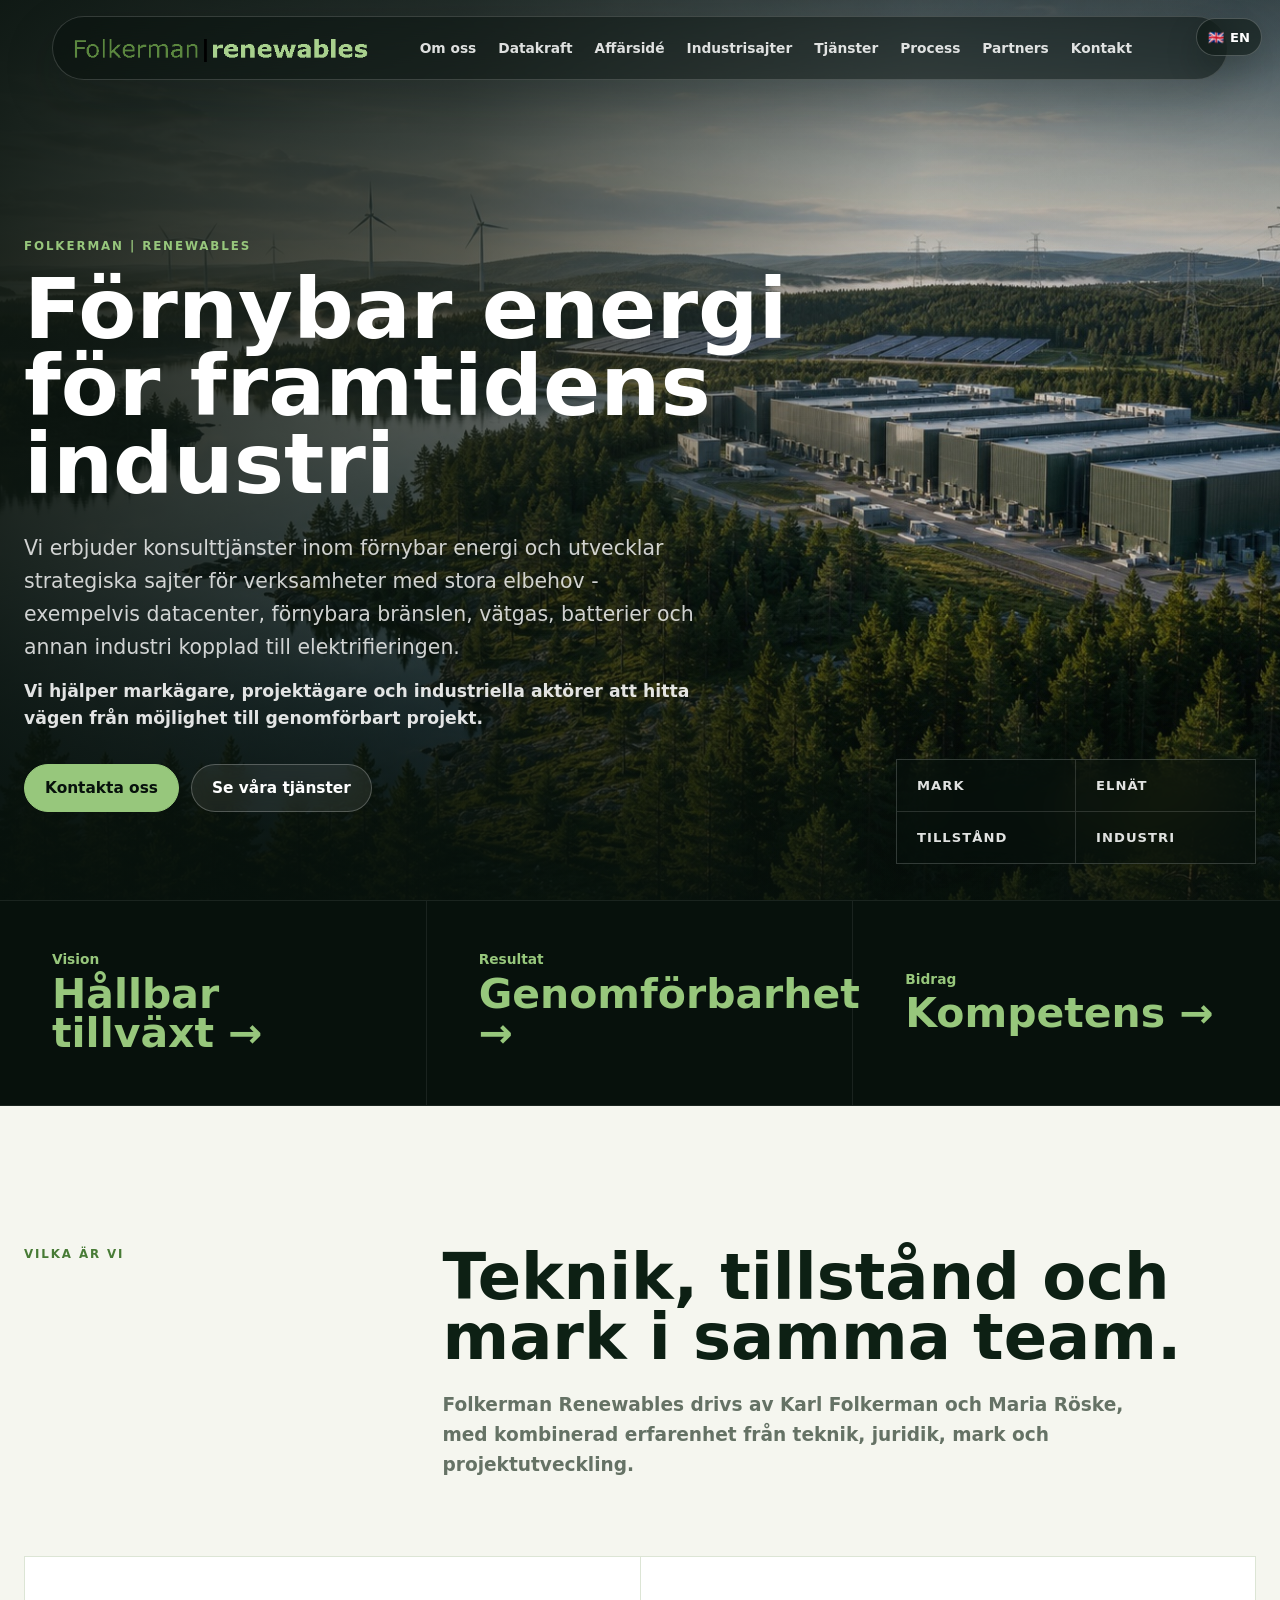
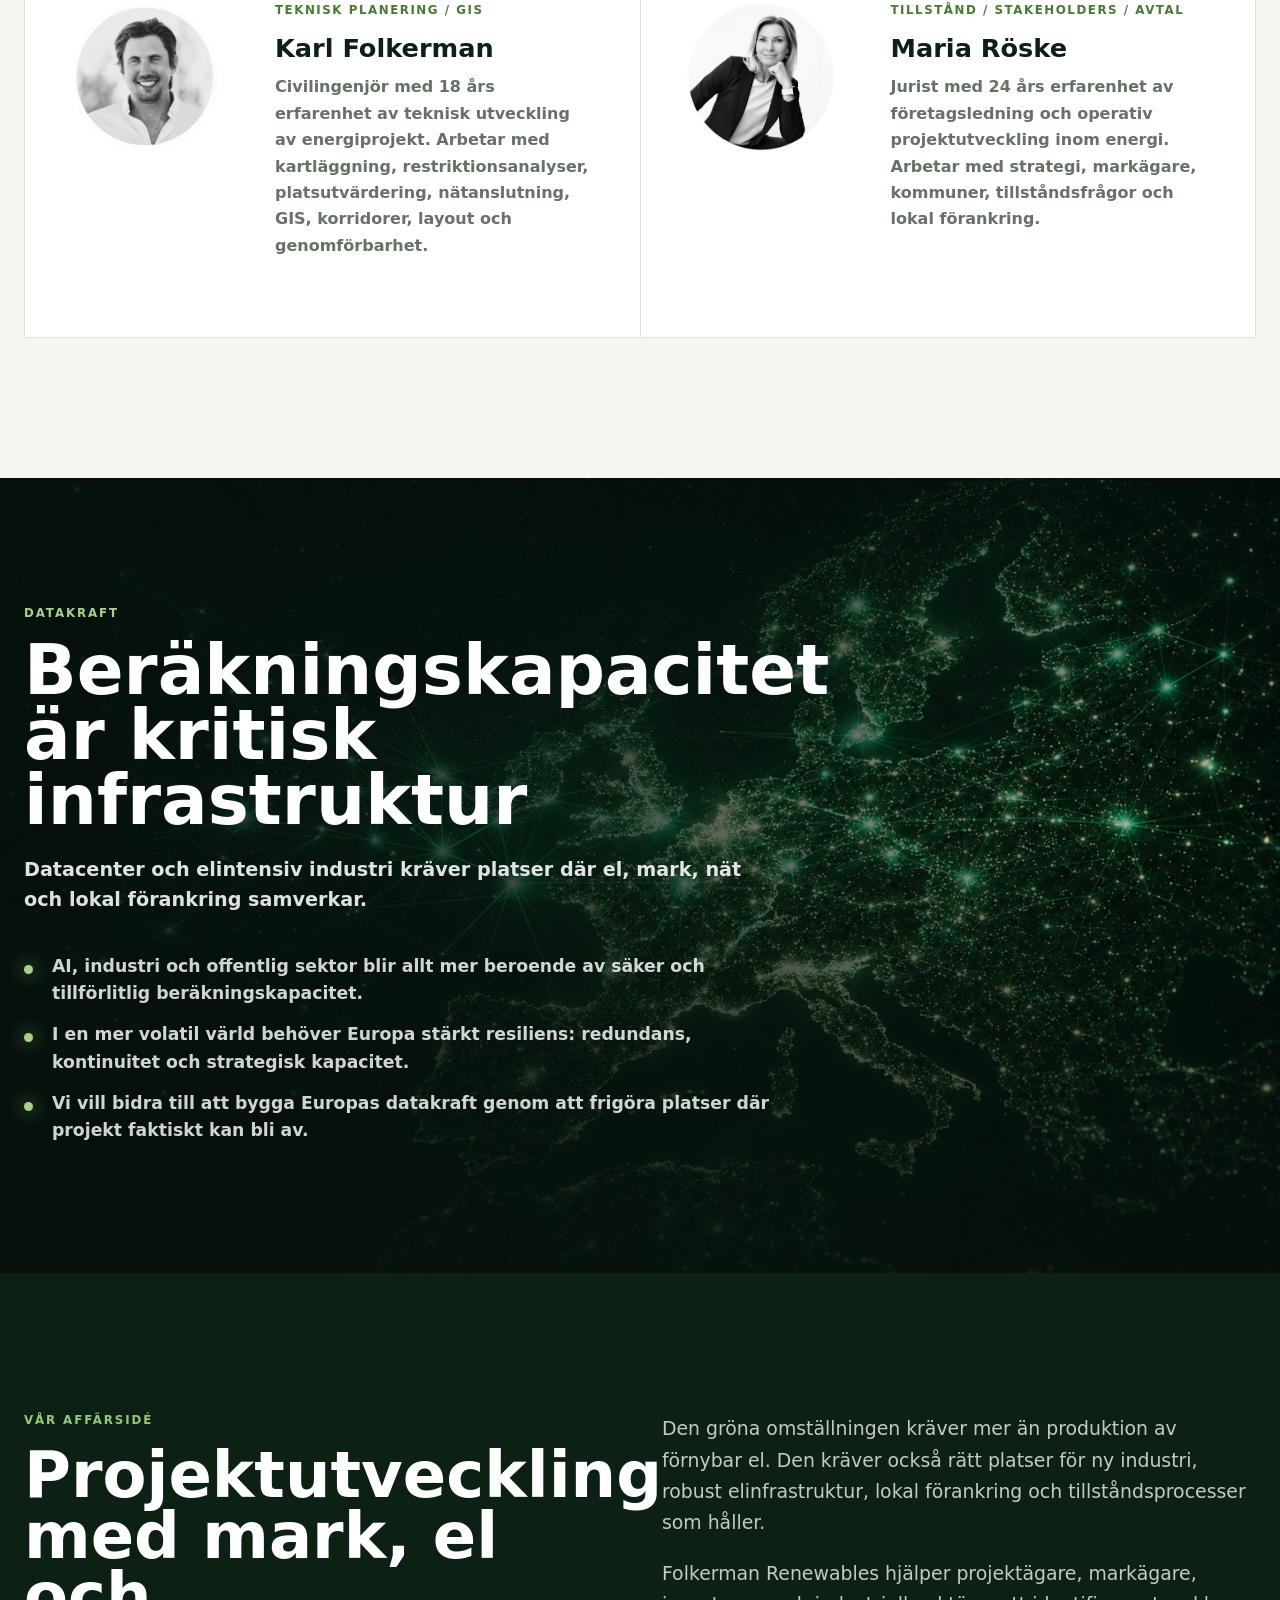
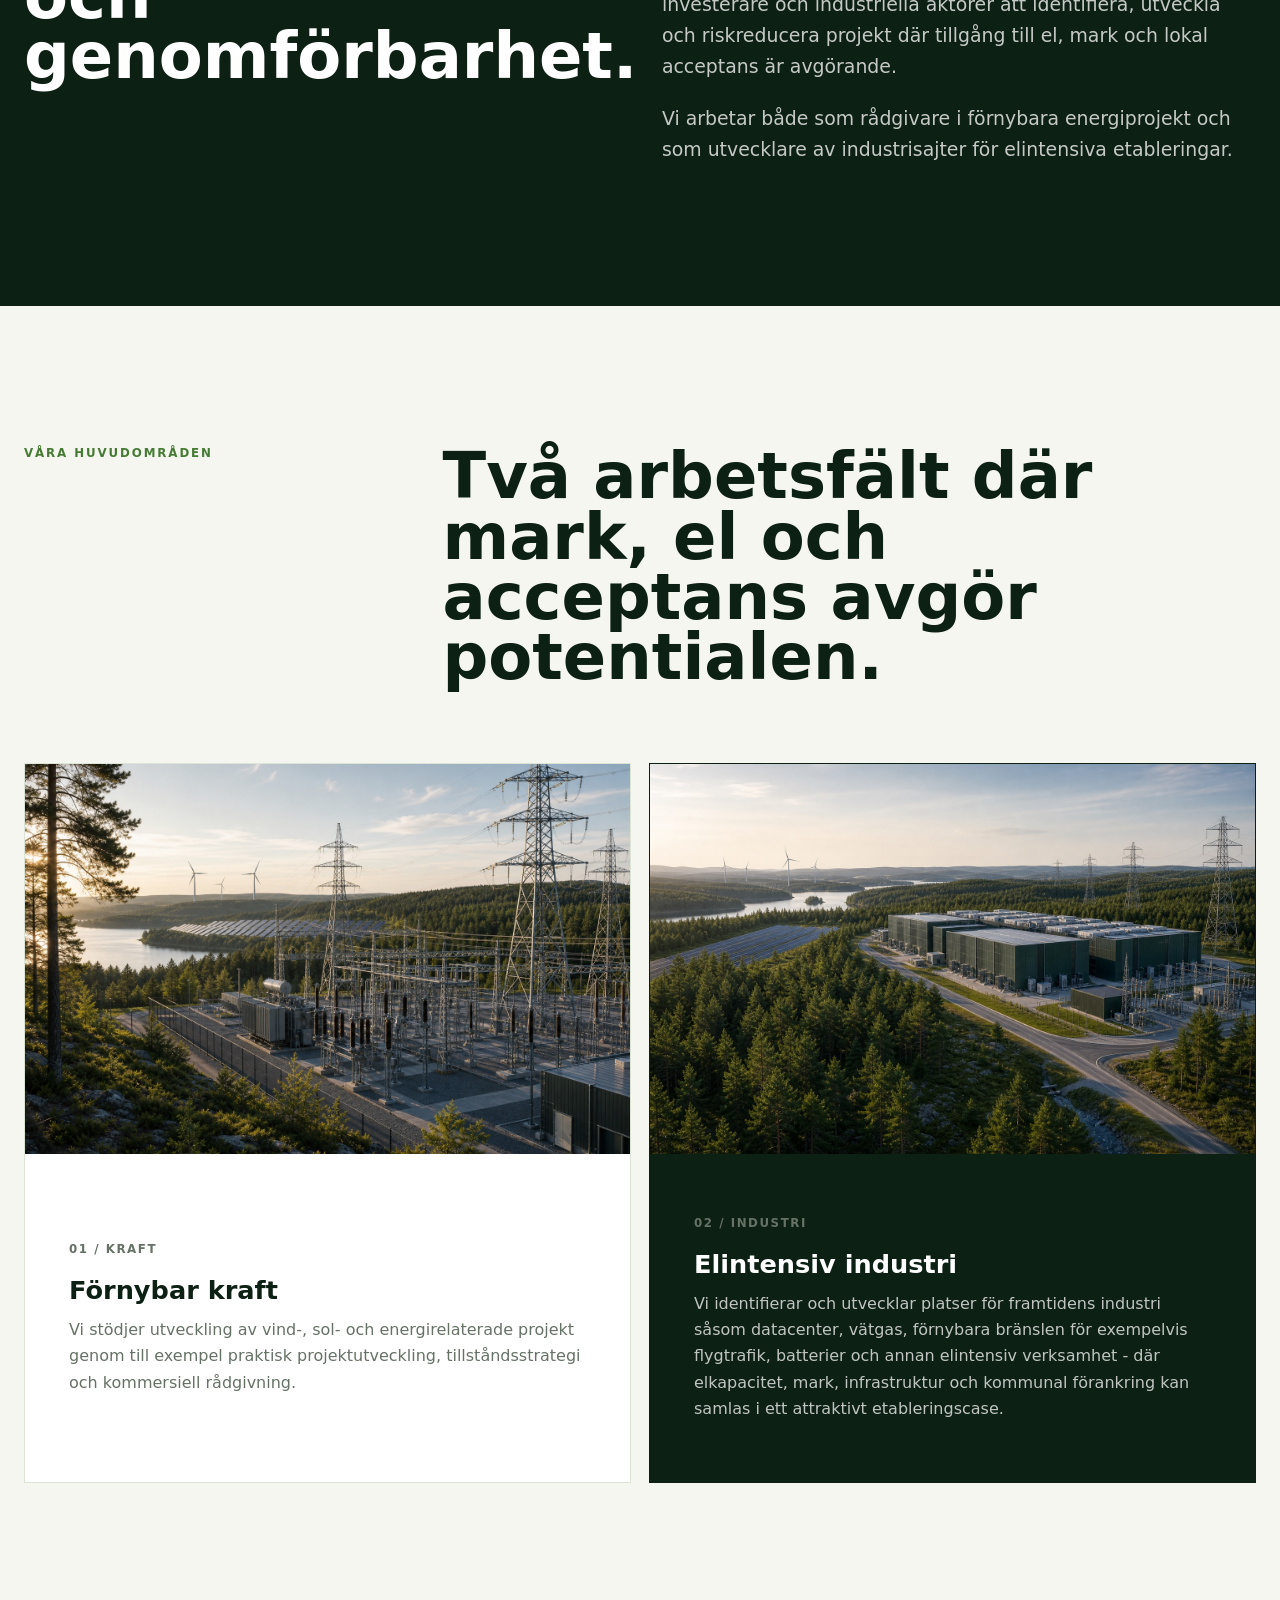
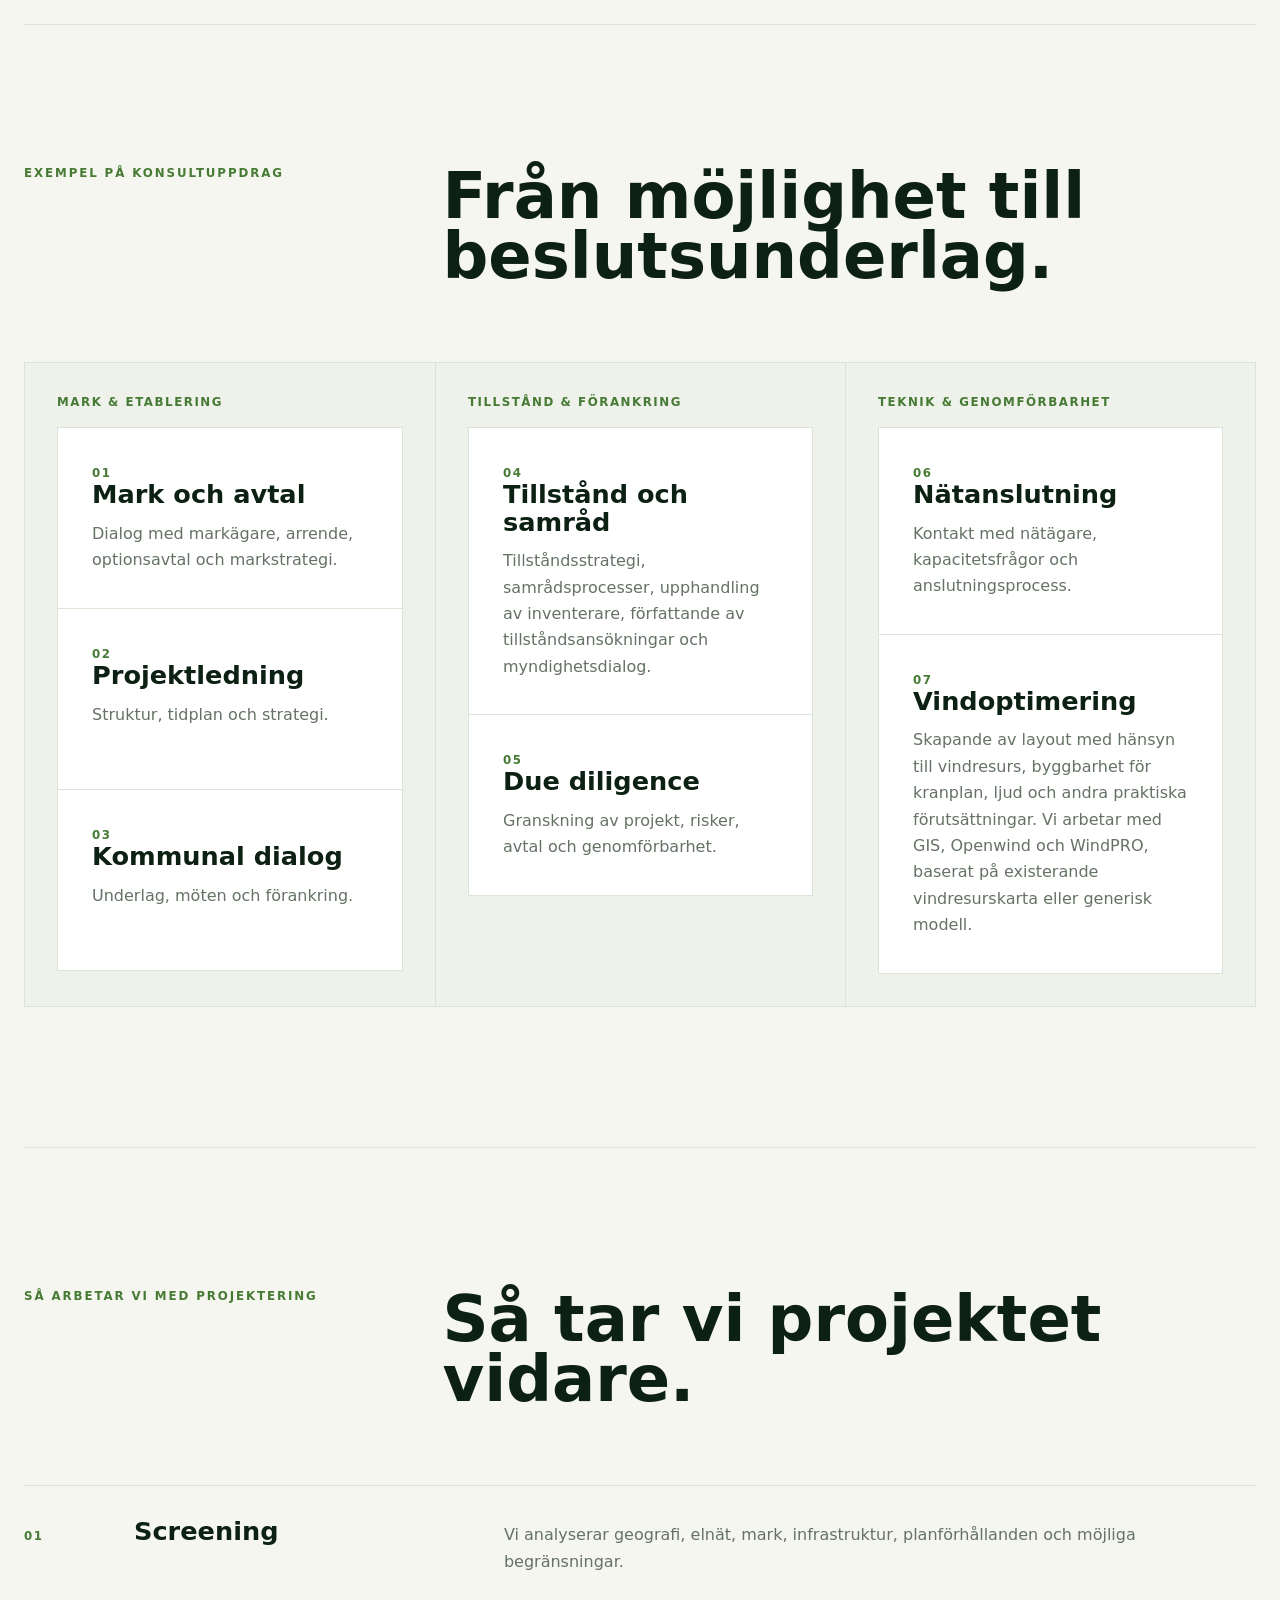
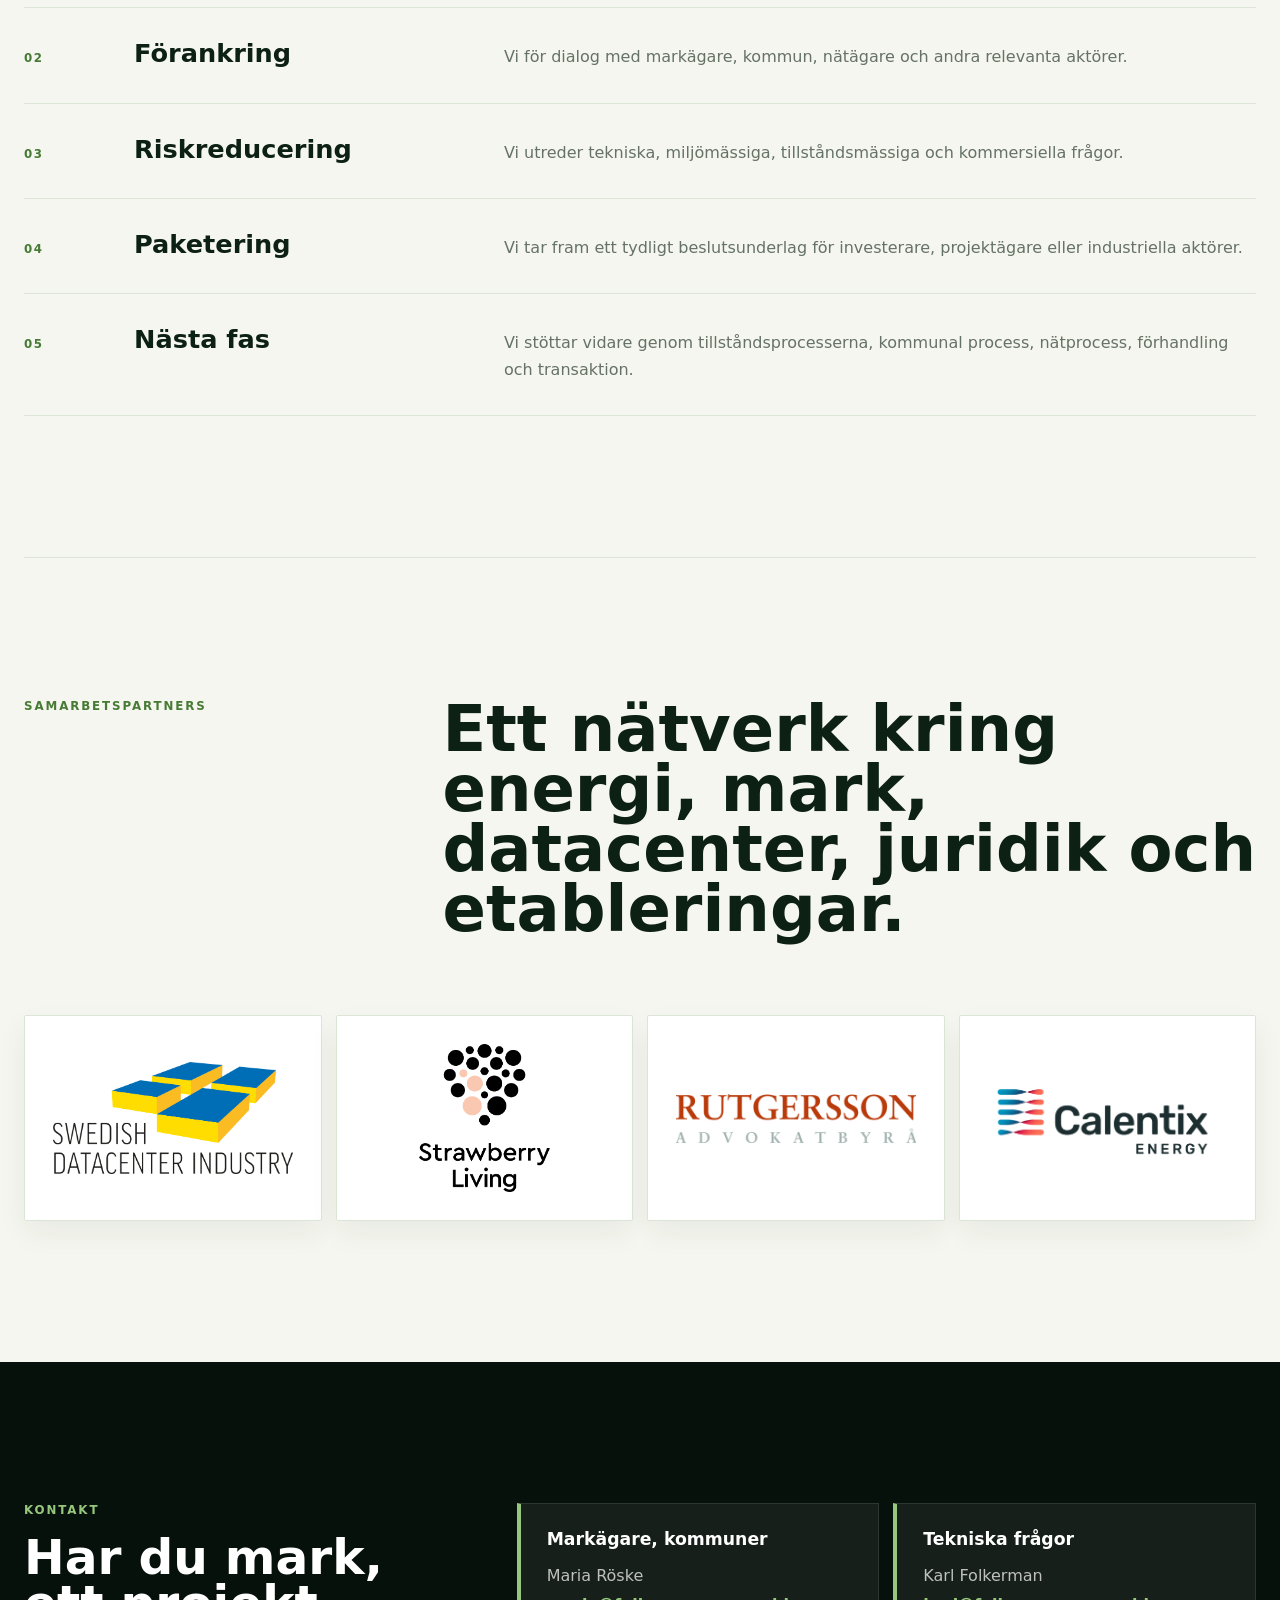
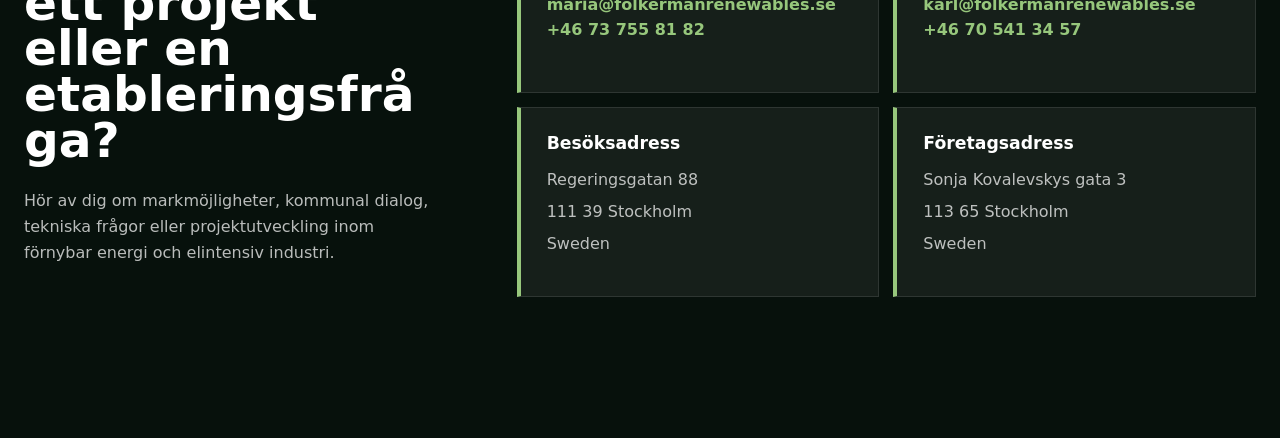
==== commit c831de64: "Add compute capacity section and updated logo" ====
--- a/forslagErik/index.html
+++ b/forslagErik/index.html
@@ -42,7 +42,7 @@
     <link rel="icon" href="../favicon.svg?v=20260522" type="image/svg+xml">
     <link rel="shortcut icon" href="../favicon.svg?v=20260522" type="image/svg+xml">
     <link rel="preload" href="../assets/folkerman-generated-hero.jpg?v=20260528-rune" as="image">
-    <link rel="stylesheet" href="./styles.css?v=20260529-forslag-erik">
+    <link rel="stylesheet" href="./styles.css?v=20260529-compute-ux">
     <script type="application/ld+json">
       {
         "@context": "https://schema.org",
@@ -143,12 +143,11 @@
 
     <header class="site-header">
       <a class="brand" href="#top" aria-label="Folkerman renewables start">
-        <span class="brand-main">Folkerman</span>
-        <span class="brand-divider">|</span>
-        <span class="brand-sub">renewables</span>
+        <img class="brand-image" src="../assets/folkerman-logo2.png?v=20260529" alt="Folkerman renewables">
       </a>
       <nav class="site-nav" aria-label="Primär navigering" data-i18n-attr="aria-label:nav.aria">
         <a href="#about" data-i18n="nav.about">Om oss</a>
+        <a href="#compute" data-i18n="nav.compute">Datakraft</a>
         <a href="#mission" data-i18n="nav.mission">Affärsidé</a>
         <a href="#industry-sites" data-i18n="nav.industry">Industrisajter</a>
         <a href="#services" data-i18n="nav.services">Tjänster</a>
@@ -242,6 +241,26 @@
               </p>
             </div>
           </article>
+        </div>
+      </section>
+
+      <section class="compute-section compute-section-ux" id="compute" aria-labelledby="compute-title">
+        <img
+          class="compute-image"
+          src="../assets/compute-capacity-europe.jpg?v=20260529"
+          alt="Grön visualisering av Europas digitala infrastruktur och datakapacitet"
+          data-i18n-attr="alt:compute.imageAlt"
+        >
+        <div class="compute-overlay"></div>
+        <div class="compute-content">
+          <p class="eyebrow" data-i18n="compute.eyebrow">Datakraft</p>
+          <h2 id="compute-title" data-i18n="compute.title">Beräkningskapacitet är kritisk infrastruktur</h2>
+          <p class="compute-lead" data-i18n="compute.lead">Datacenter och elintensiv industri kräver platser där el, mark, nät och lokal förankring samverkar.</p>
+          <ul class="compute-list">
+            <li data-i18n="compute.point1">AI, industri och offentlig sektor blir allt mer beroende av säker och tillförlitlig beräkningskapacitet.</li>
+            <li data-i18n="compute.point2">I en mer volatil värld behöver Europa stärkt resiliens: redundans, kontinuitet och strategisk kapacitet.</li>
+            <li data-i18n="compute.point3">Vi vill bidra till att bygga Europas datakraft genom att frigöra platser där projekt faktiskt kan bli av.</li>
+          </ul>
         </div>
       </section>
 
@@ -461,6 +480,7 @@
           nav: {
             aria: "Primär navigering",
             about: "Om oss",
+            compute: "Datakraft",
             mission: "Affärsidé",
             industry: "Industrisajter",
             services: "Tjänster",
@@ -516,6 +536,18 @@
                 "Jurist med 24 års erfarenhet av företagsledning och operativ projektutveckling inom energi. Arbetar med strategi, markägare, kommuner, tillståndsfrågor och lokal förankring."
             }
           },
+          compute: {
+            eyebrow: "Datakraft",
+            title: "Beräkningskapacitet är kritisk infrastruktur",
+            lead: "Datacenter och elintensiv industri kräver platser där el, mark, nät och lokal förankring samverkar.",
+            point1:
+              "AI, industri och offentlig sektor blir allt mer beroende av säker och tillförlitlig beräkningskapacitet.",
+            point2:
+              "I en mer volatil värld behöver Europa stärkt resiliens: redundans, kontinuitet och strategisk kapacitet.",
+            point3:
+              "Vi vill bidra till att bygga Europas datakraft genom att frigöra platser där projekt faktiskt kan bli av.",
+            imageAlt: "Grön visualisering av Europas digitala infrastruktur och datakapacitet"
+          },
           mission: {
             eyebrow: "Vår affärsidé",
             title: "Projektutveckling med mark, el och genomförbarhet.",
@@ -606,6 +638,7 @@
           nav: {
             aria: "Primary navigation",
             about: "About",
+            compute: "Data power",
             mission: "Business idea",
             industry: "Industrial sites",
             services: "Services",
@@ -660,6 +693,18 @@
               text:
                 "Lawyer with 24 years of experience in company management and operational project development within energy. Works with strategy, landowners, municipalities, permitting and local anchoring."
             }
+          },
+          compute: {
+            eyebrow: "Data power",
+            title: "Compute capacity is critical infrastructure",
+            lead: "Data centers and power-intensive industry require sites where power, land, grid and local anchoring work together.",
+            point1:
+              "AI, industry and the public sector are increasingly dependent on secure and reliable compute capacity.",
+            point2:
+              "In a more volatile world, Europe needs stronger resilience: redundancy, continuity and strategic capacity.",
+            point3:
+              "We want to help build Europe's data power by unlocking sites where projects can actually be realized.",
+            imageAlt: "Green visualization of Europe's digital infrastructure and data capacity"
           },
           mission: {
             eyebrow: "Our business idea",
--- a/forslagErik/styles.css
+++ b/forslagErik/styles.css
@@ -12,6 +12,9 @@
   --white: #ffffff;
   --silver: #c9d2c7;
   --shadow: 0 26px 70px rgba(7, 17, 12, 0.18);
+  --logo-dark: #5b873f;
+  --logo-light: #a8d08d;
+  --logo-divider: #050505;
 }
 
 * {
@@ -106,29 +109,40 @@
 
 .brand {
   display: inline-flex;
-  align-items: baseline;
+  align-items: center;
   gap: 7px;
   text-decoration: none;
   white-space: nowrap;
 }
 
+.brand-image {
+  width: clamp(220px, 25vw, 300px);
+  height: auto;
+}
+
 .brand-main {
-  color: #eff6eb;
+  color: var(--logo-dark);
   font-family: Georgia, "Times New Roman", serif;
   font-size: clamp(1.3rem, 2.3vw, 1.85rem);
   font-weight: 700;
 }
 
 .brand-divider {
-  color: rgba(255, 255, 255, 0.72);
+  color: var(--logo-divider);
   font-size: clamp(1.2rem, 2vw, 1.7rem);
   font-weight: 800;
 }
 
 .brand-sub {
-  color: var(--leaf);
+  color: var(--logo-light);
   font-size: clamp(1.22rem, 2vw, 1.72rem);
   font-weight: 650;
+}
+
+.brand-lockup {
+  display: inline-flex;
+  align-items: baseline;
+  gap: 7px;
 }
 
 .site-nav {
@@ -382,6 +396,7 @@
 .process-section,
 .partners-section,
 .contact-section,
+.compute-section,
 .mission-section {
   scroll-margin-top: 110px;
 }
@@ -458,6 +473,94 @@
 .profile-body p:not(.profile-role) {
   margin-bottom: 0;
   font-weight: 560;
+}
+
+.compute-section {
+  position: relative;
+  min-height: 620px;
+  overflow: hidden;
+  color: var(--white);
+  background: var(--deep);
+}
+
+.compute-image,
+.compute-overlay {
+  position: absolute;
+  inset: 0;
+  width: 100%;
+  height: 100%;
+}
+
+.compute-image {
+  object-fit: cover;
+}
+
+.compute-overlay {
+  background:
+    linear-gradient(90deg, rgba(7, 17, 12, 0.9) 0%, rgba(7, 17, 12, 0.7) 46%, rgba(7, 17, 12, 0.18) 100%),
+    linear-gradient(0deg, rgba(7, 17, 12, 0.86) 0%, rgba(7, 17, 12, 0.08) 56%, rgba(7, 17, 12, 0.5) 100%);
+}
+
+.compute-content {
+  position: relative;
+  z-index: 1;
+  display: grid;
+  align-content: center;
+  min-height: inherit;
+  width: min(100% - 48px, 1240px);
+  margin: 0 auto;
+  padding: clamp(84px, 10vw, 132px) 0;
+}
+
+.compute-section .eyebrow {
+  color: var(--logo-light);
+}
+
+.compute-section h2 {
+  max-width: 820px;
+  color: var(--white);
+  font-size: clamp(2.45rem, 5.4vw, 5.8rem);
+  overflow-wrap: anywhere;
+  hyphens: auto;
+}
+
+.compute-lead {
+  max-width: 760px;
+  margin: 22px 0 0;
+  color: rgba(255, 255, 255, 0.88);
+  font-size: clamp(1.08rem, 1.5vw, 1.24rem);
+  font-weight: 720;
+  line-height: 1.55;
+}
+
+.compute-list {
+  display: grid;
+  gap: 14px;
+  max-width: 760px;
+  margin: clamp(26px, 3.5vw, 38px) 0 0;
+  padding: 0;
+  list-style: none;
+}
+
+.compute-list li {
+  position: relative;
+  padding-left: 28px;
+  color: rgba(255, 255, 255, 0.82);
+  font-size: clamp(1rem, 1.35vw, 1.12rem);
+  font-weight: 610;
+  line-height: 1.58;
+}
+
+.compute-list li::before {
+  position: absolute;
+  top: 0.68em;
+  left: 0;
+  width: 9px;
+  height: 9px;
+  border-radius: 50%;
+  content: "";
+  background: var(--logo-light);
+  box-shadow: 0 0 18px rgba(168, 208, 141, 0.8);
 }
 
 .mission-section {
@@ -785,6 +888,10 @@
     grid-template-columns: 132px 1fr;
   }
 
+  .compute-section {
+    min-height: auto;
+  }
+
   .service-grid,
   .service-groups,
   .partner-grid {
@@ -819,6 +926,10 @@
     padding-right: 74px;
   }
 
+  .brand-image {
+    width: min(100%, 238px);
+  }
+
   .site-nav {
     gap: 4px 14px;
   }
@@ -880,6 +991,15 @@
     height: 112px;
   }
 
+  .compute-content {
+    width: min(100% - 32px, 1240px);
+    padding: 78px 0;
+  }
+
+  .compute-section h2 {
+    font-size: clamp(2rem, 9.5vw, 3.35rem);
+  }
+
   .feature-card {
     min-height: auto;
   }
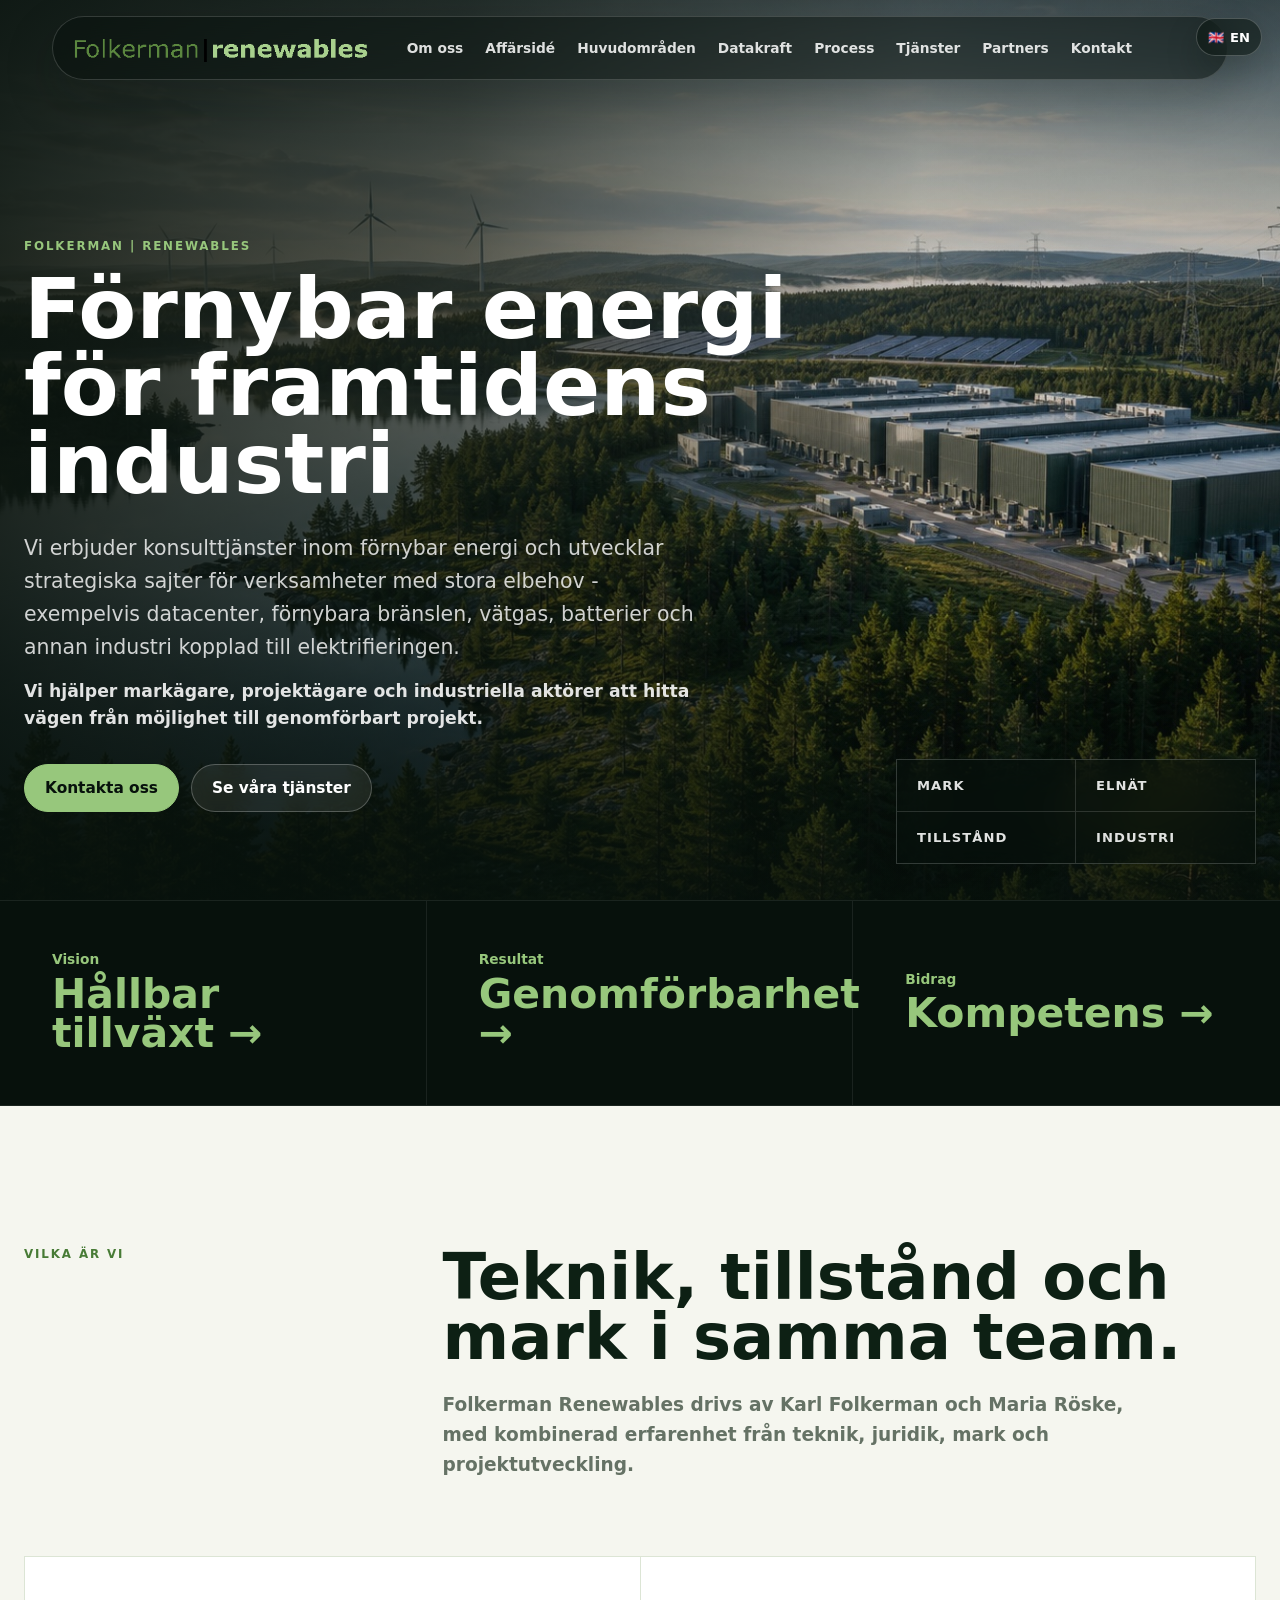
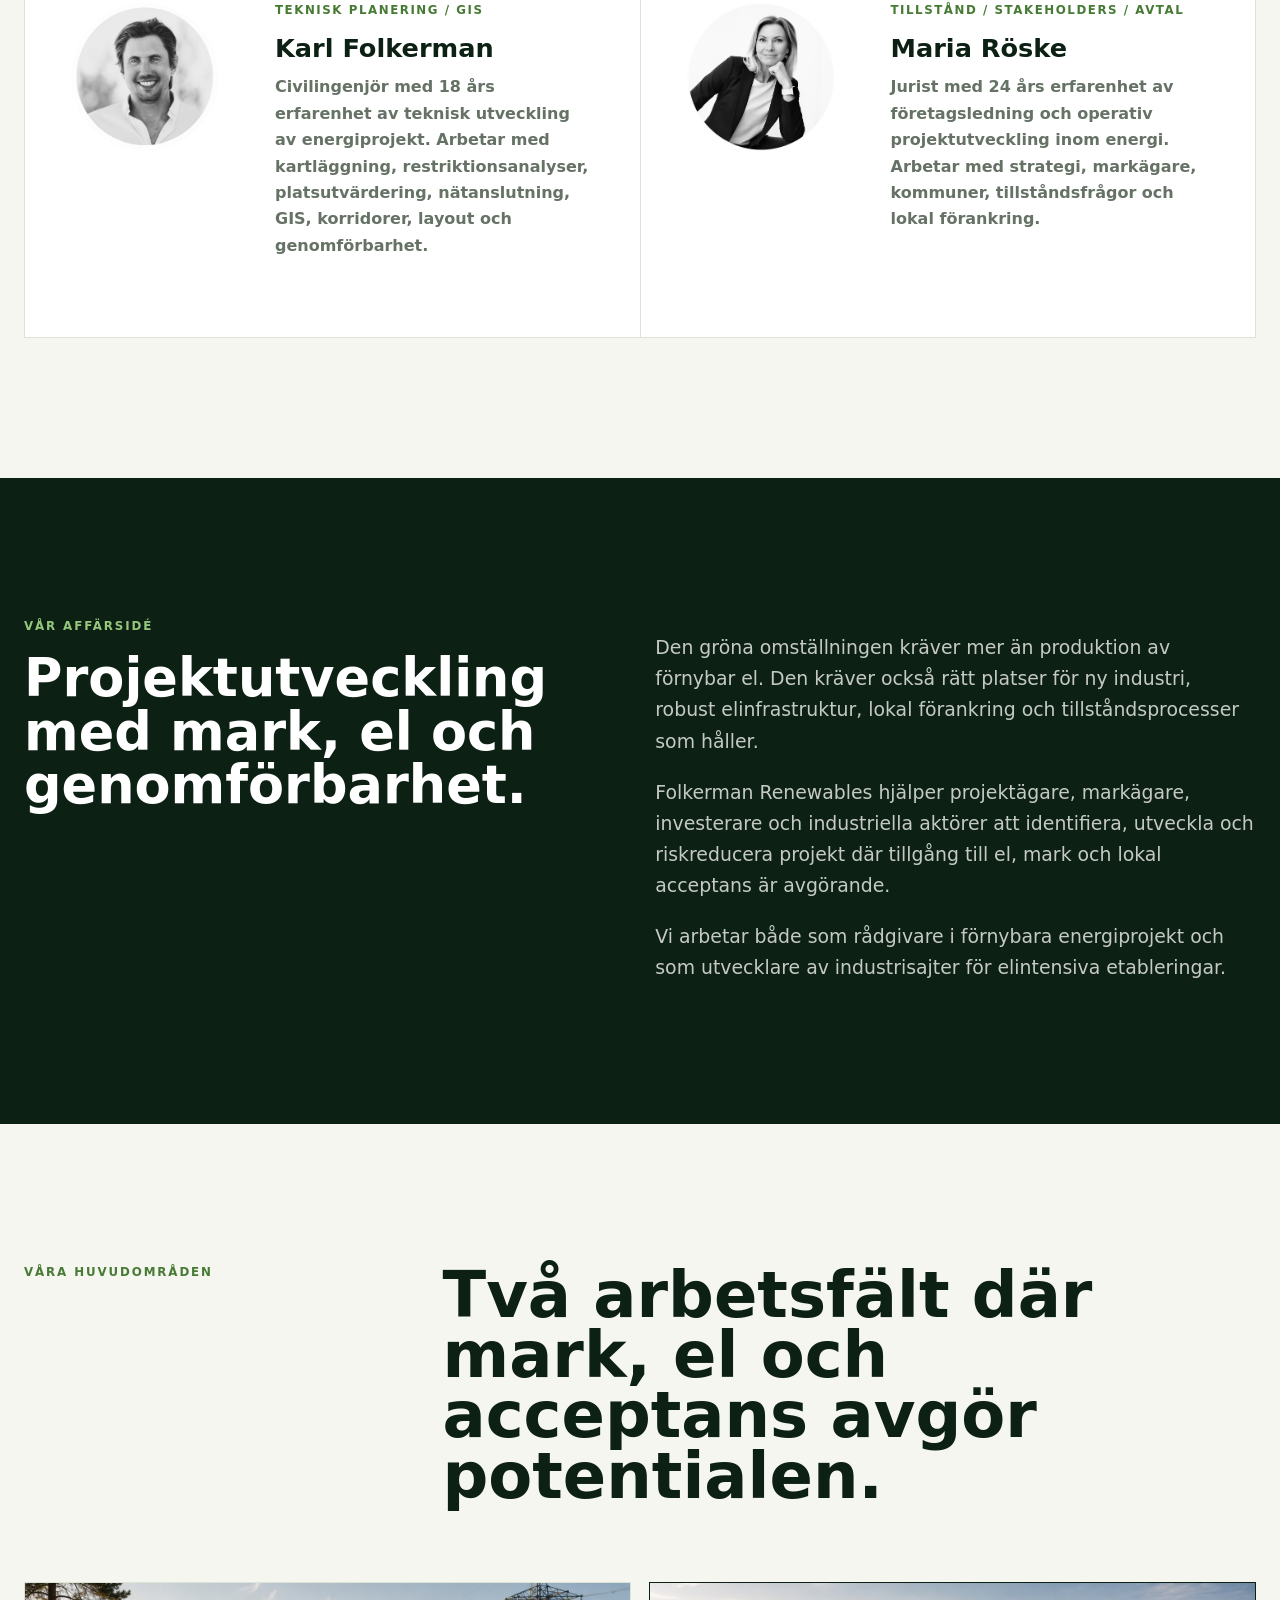
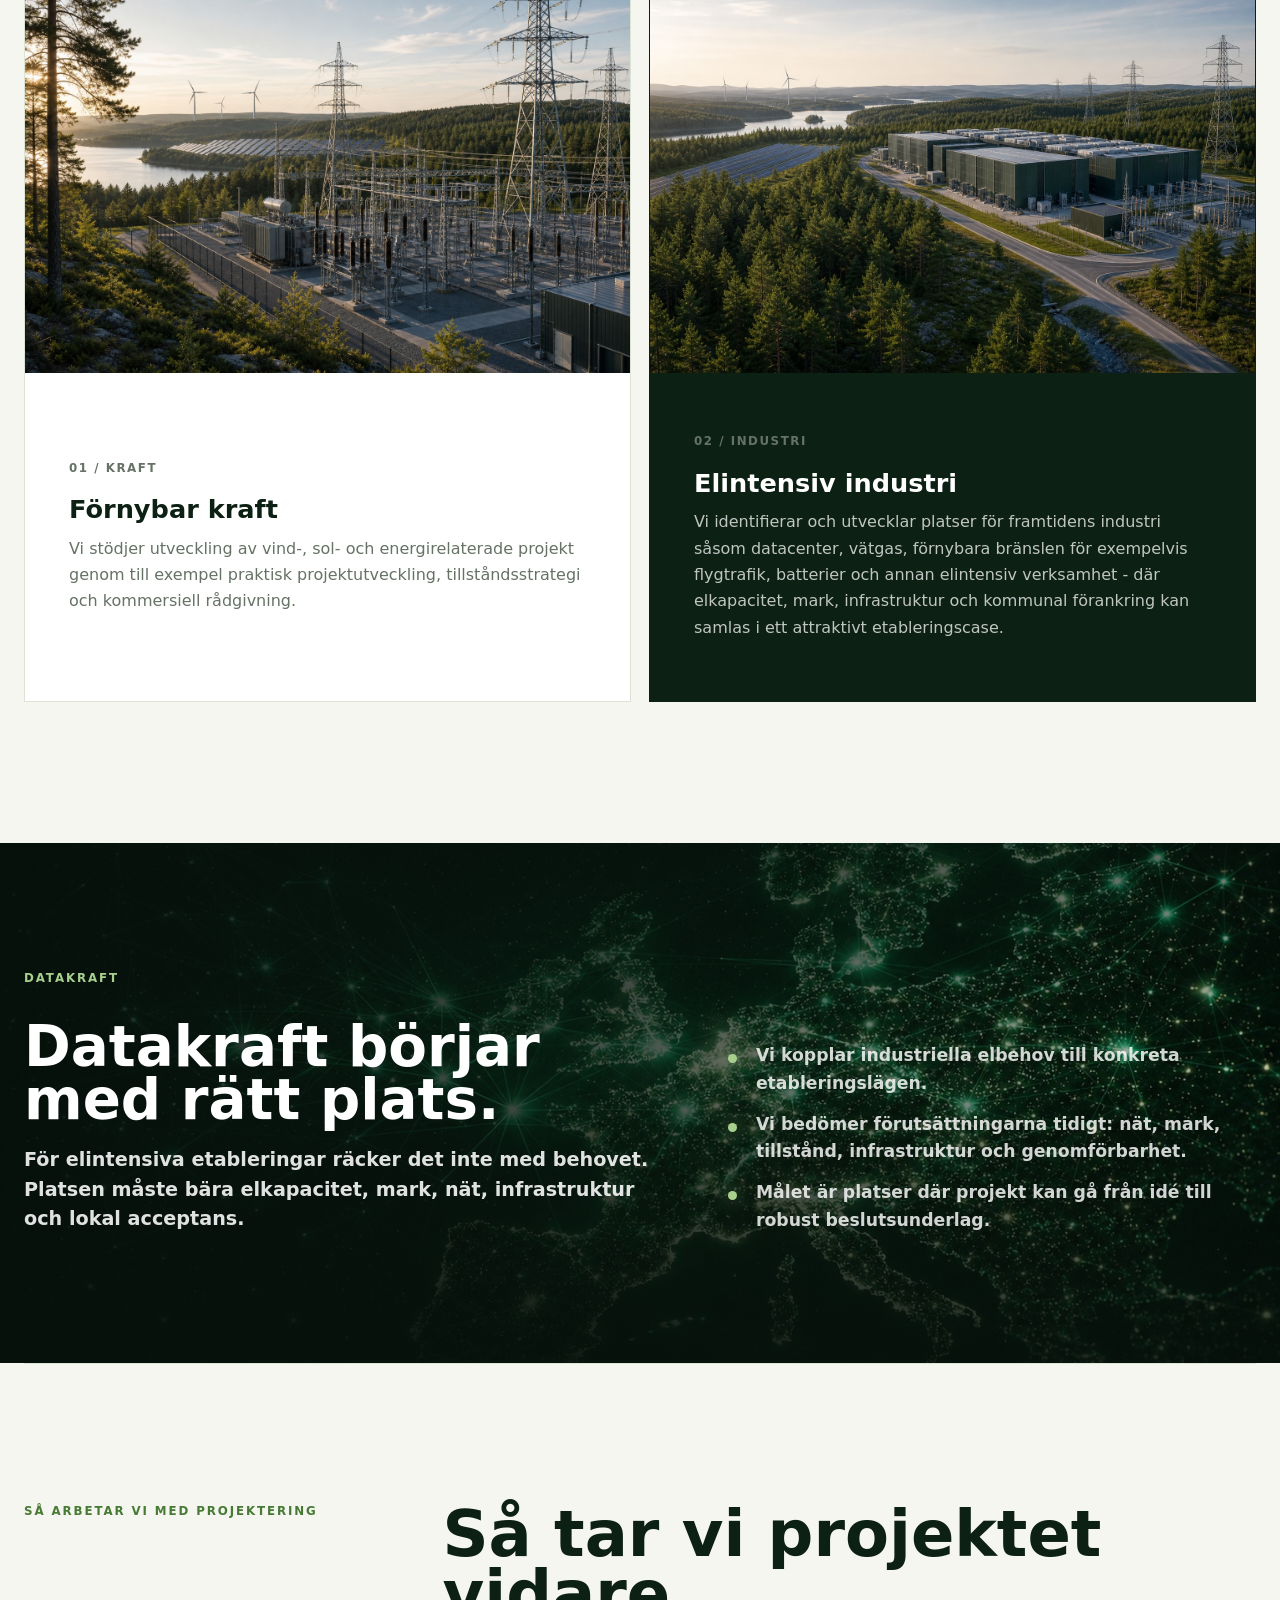
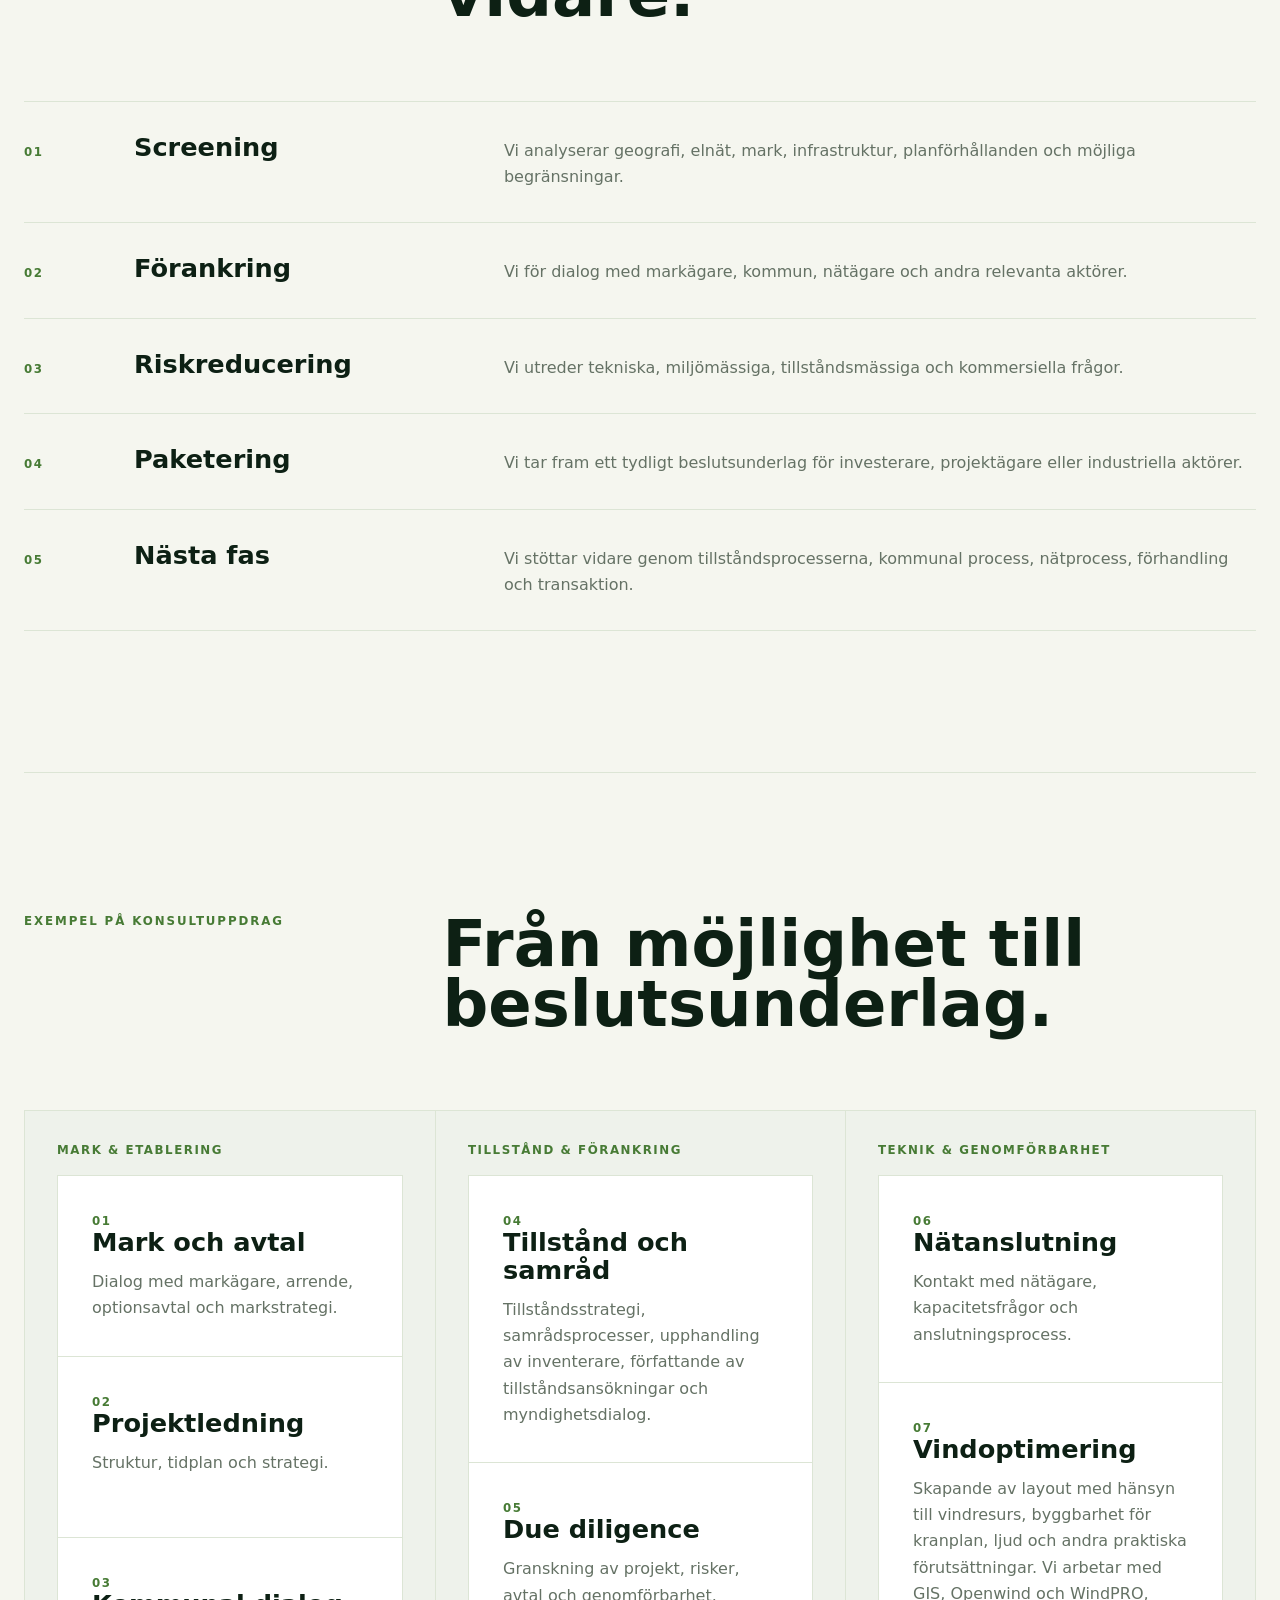
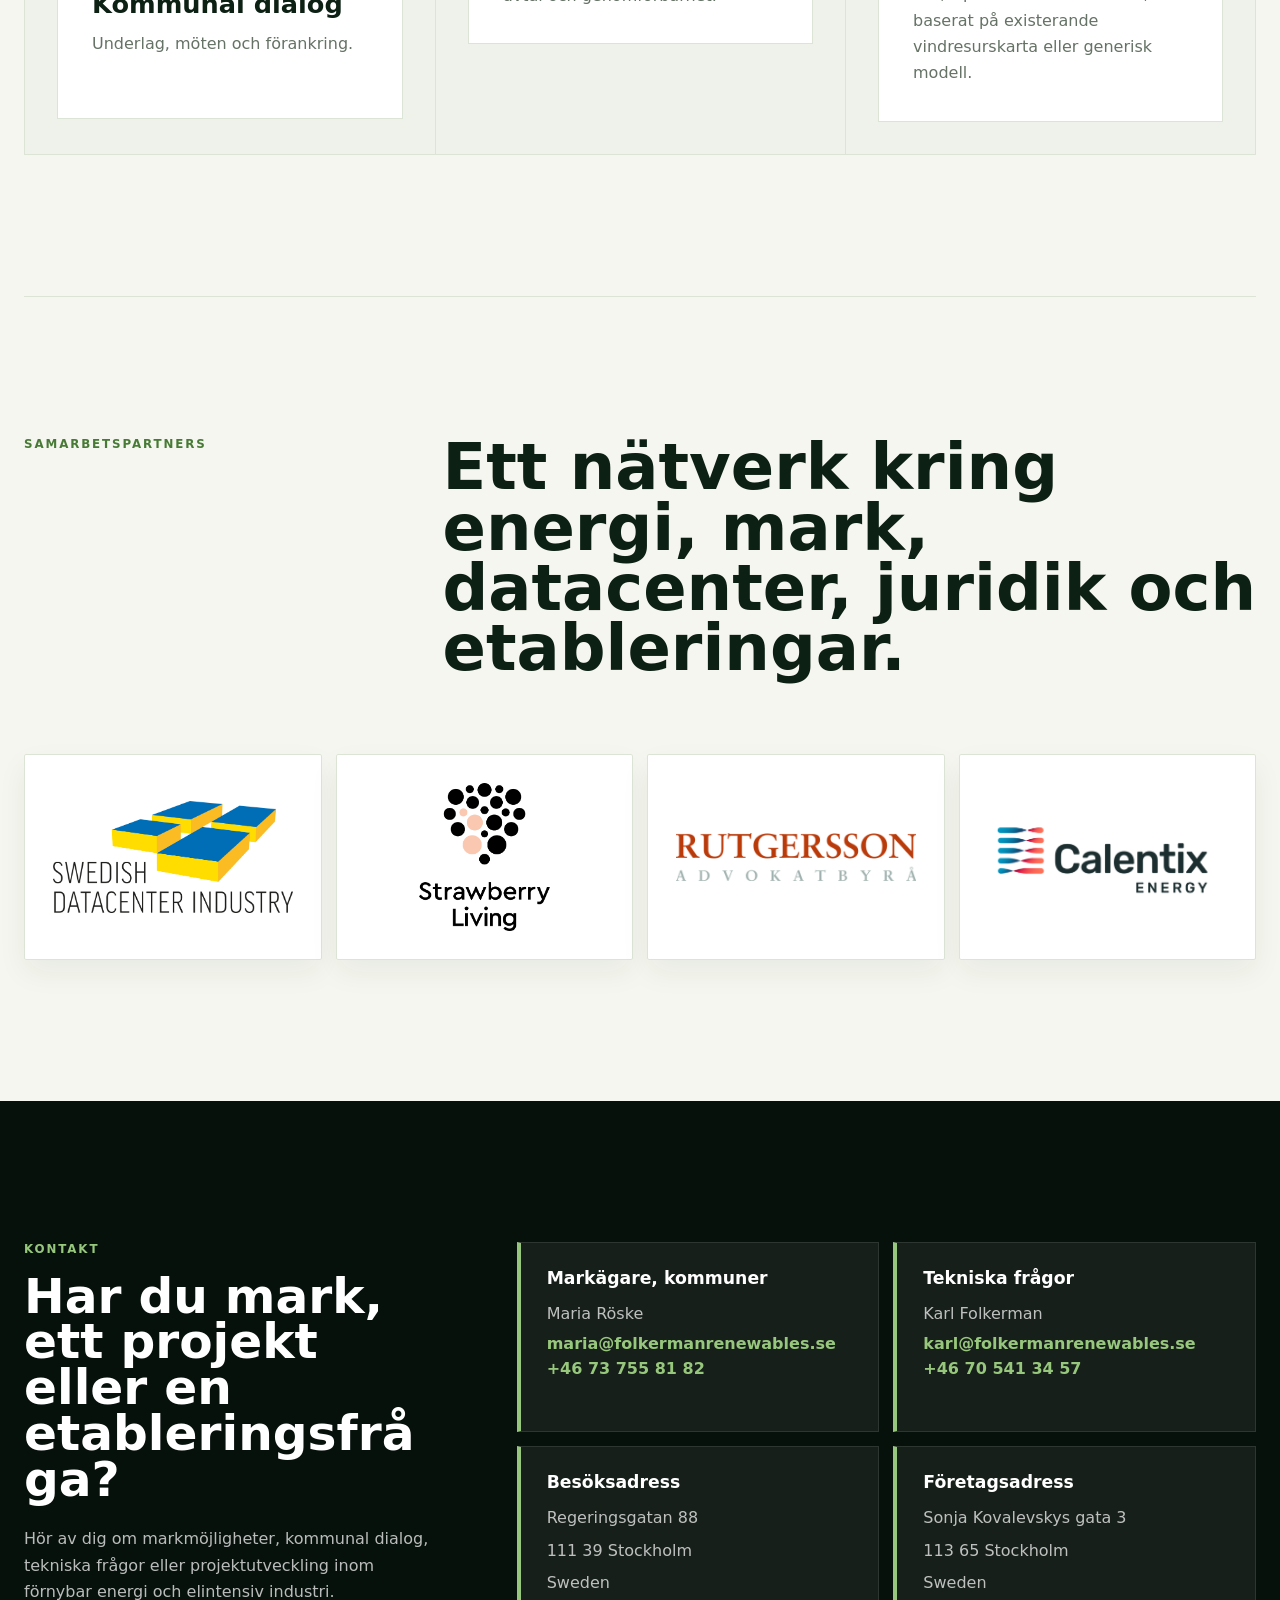
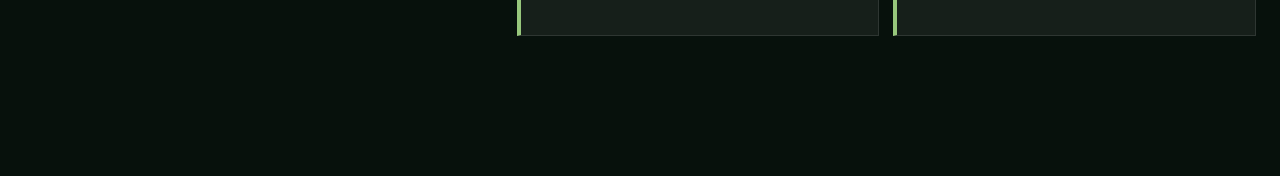
==== commit f4dd7718: "Refine forslagErik structure" ====
--- a/forslagErik/index.html
+++ b/forslagErik/index.html
@@ -42,7 +42,7 @@
     <link rel="icon" href="../favicon.svg?v=20260522" type="image/svg+xml">
     <link rel="shortcut icon" href="../favicon.svg?v=20260522" type="image/svg+xml">
     <link rel="preload" href="../assets/folkerman-generated-hero.jpg?v=20260528-rune" as="image">
-    <link rel="stylesheet" href="./styles.css?v=20260529-compute-ux">
+    <link rel="stylesheet" href="./styles.css?v=20260529-erik-flow">
     <script type="application/ld+json">
       {
         "@context": "https://schema.org",
@@ -70,7 +70,7 @@
             ],
             "knowsAbout": [
               "Förnybar energi",
-              "Industrisajter",
+              "Huvudområden",
               "Datacenter",
               "Vätgas",
               "Förnybara bränslen",
@@ -147,11 +147,11 @@
       </a>
       <nav class="site-nav" aria-label="Primär navigering" data-i18n-attr="aria-label:nav.aria">
         <a href="#about" data-i18n="nav.about">Om oss</a>
+        <a href="#mission" data-i18n="nav.mission">Affärsidé</a>
+        <a href="#industry-sites" data-i18n="nav.industry">Huvudområden</a>
         <a href="#compute" data-i18n="nav.compute">Datakraft</a>
-        <a href="#mission" data-i18n="nav.mission">Affärsidé</a>
-        <a href="#industry-sites" data-i18n="nav.industry">Industrisajter</a>
+        <a href="#process" data-i18n="nav.process">Process</a>
         <a href="#services" data-i18n="nav.services">Tjänster</a>
-        <a href="#process" data-i18n="nav.process">Process</a>
         <a href="#partners" data-i18n="nav.partners">Partners</a>
         <a href="#contact" data-i18n="nav.contact">Kontakt</a>
       </nav>
@@ -196,7 +196,7 @@
           </a>
         </article>
         <article>
-          <a href="#services">
+          <a href="#process">
             <span data-i18n="metrics.feasibility.label">Resultat</span>
             <strong data-i18n="metrics.feasibility.title">Genomförbarhet →</strong>
           </a>
@@ -244,31 +244,11 @@
         </div>
       </section>
 
-      <section class="compute-section compute-section-ux" id="compute" aria-labelledby="compute-title">
-        <img
-          class="compute-image"
-          src="../assets/compute-capacity-europe.jpg?v=20260529"
-          alt="Grön visualisering av Europas digitala infrastruktur och datakapacitet"
-          data-i18n-attr="alt:compute.imageAlt"
-        >
-        <div class="compute-overlay"></div>
-        <div class="compute-content">
-          <p class="eyebrow" data-i18n="compute.eyebrow">Datakraft</p>
-          <h2 id="compute-title" data-i18n="compute.title">Beräkningskapacitet är kritisk infrastruktur</h2>
-          <p class="compute-lead" data-i18n="compute.lead">Datacenter och elintensiv industri kräver platser där el, mark, nät och lokal förankring samverkar.</p>
-          <ul class="compute-list">
-            <li data-i18n="compute.point1">AI, industri och offentlig sektor blir allt mer beroende av säker och tillförlitlig beräkningskapacitet.</li>
-            <li data-i18n="compute.point2">I en mer volatil värld behöver Europa stärkt resiliens: redundans, kontinuitet och strategisk kapacitet.</li>
-            <li data-i18n="compute.point3">Vi vill bidra till att bygga Europas datakraft genom att frigöra platser där projekt faktiskt kan bli av.</li>
-          </ul>
-        </div>
-      </section>
-
       <section class="mission-section" id="mission" aria-labelledby="mission-title">
         <div class="mission-grid">
           <div>
             <p class="eyebrow" data-i18n="mission.eyebrow">Vår affärsidé</p>
-          <h2 id="mission-title" data-i18n="mission.title">Projektutveckling med mark, el och genomförbarhet.</h2>
+            <h2 id="mission-title" data-i18n="mission.title">Projektutveckling med mark, el och genomförbarhet.</h2>
           </div>
           <div class="mission-copy">
             <p data-i18n="mission.text1">
@@ -310,6 +290,62 @@
                 Vi identifierar och utvecklar platser för framtidens industri såsom datacenter, vätgas, förnybara bränslen för exempelvis flygtrafik, batterier och annan elintensiv verksamhet - där elkapacitet, mark, infrastruktur och kommunal förankring kan samlas i ett attraktivt etableringscase.
               </p>
             </div>
+          </article>
+        </div>
+      </section>
+
+      <section class="compute-section compute-section-ux" id="compute" aria-labelledby="compute-title">
+        <img
+          class="compute-image"
+          src="../assets/compute-capacity-europe.jpg?v=20260529"
+          alt="Grön visualisering av Europas digitala infrastruktur och datakapacitet"
+          data-i18n-attr="alt:compute.imageAlt"
+        >
+        <div class="compute-overlay"></div>
+        <div class="compute-content">
+          <div class="compute-heading">
+            <p class="eyebrow" data-i18n="compute.eyebrow">Datakraft</p>
+            <h2 id="compute-title" data-i18n="compute.title">Datakraft börjar med rätt plats.</h2>
+            <p class="compute-lead" data-i18n="compute.lead">För elintensiva etableringar räcker det inte med behovet. Platsen måste bära elkapacitet, mark, nät, infrastruktur och lokal acceptans.</p>
+          </div>
+          <ul class="compute-list">
+            <li data-i18n="compute.point1">Vi kopplar industriella elbehov till konkreta etableringslägen.</li>
+            <li data-i18n="compute.point2">Vi bedömer förutsättningarna tidigt: nät, mark, tillstånd, infrastruktur och genomförbarhet.</li>
+            <li data-i18n="compute.point3">Målet är platser där projekt kan gå från idé till robust beslutsunderlag.</li>
+          </ul>
+        </div>
+      </section>
+
+      <section class="process-section" id="process" aria-labelledby="process-title">
+        <div class="section-kicker">
+          <p class="eyebrow" data-i18n="process.eyebrow">Så arbetar vi med projektering</p>
+          <h2 id="process-title" data-i18n="process.title">Så tar vi projektet vidare.</h2>
+        </div>
+        <div class="process-list">
+          <article>
+            <span>01</span>
+            <h3 data-i18n="process.step1.title">Screening</h3>
+            <p data-i18n="process.step1.text">Vi analyserar geografi, elnät, mark, infrastruktur, planförhållanden och möjliga begränsningar.</p>
+          </article>
+          <article>
+            <span>02</span>
+            <h3 data-i18n="process.step2.title">Förankring</h3>
+            <p data-i18n="process.step2.text">Vi för dialog med markägare, kommun, nätägare och andra relevanta aktörer.</p>
+          </article>
+          <article>
+            <span>03</span>
+            <h3 data-i18n="process.step3.title">Riskreducering</h3>
+            <p data-i18n="process.step3.text">Vi utreder tekniska, miljömässiga, tillståndsmässiga och kommersiella frågor.</p>
+          </article>
+          <article>
+            <span>04</span>
+            <h3 data-i18n="process.step4.title">Paketering</h3>
+            <p data-i18n="process.step4.text">Vi tar fram ett tydligt beslutsunderlag för investerare, projektägare eller industriella aktörer.</p>
+          </article>
+          <article>
+            <span>05</span>
+            <h3 data-i18n="process.step5.title">Nästa fas</h3>
+            <p data-i18n="process.step5.text">Vi stöttar vidare genom tillståndsprocesserna, kommunal process, nätprocess, förhandling och transaktion.</p>
           </article>
         </div>
       </section>
@@ -371,40 +407,6 @@
                 <p data-i18n="services.wind.text">Skapande av layout med hänsyn till vindresurs, byggbarhet för kranplan, ljud och andra praktiska förutsättningar. Vi arbetar med GIS, Openwind och WindPRO, baserat på existerande vindresurskarta eller generisk modell.</p>
               </article>
             </div>
-          </article>
-        </div>
-      </section>
-
-      <section class="process-section" id="process" aria-labelledby="process-title">
-        <div class="section-kicker">
-          <p class="eyebrow" data-i18n="process.eyebrow">Så arbetar vi med projektering</p>
-          <h2 id="process-title" data-i18n="process.title">Så tar vi projektet vidare.</h2>
-        </div>
-        <div class="process-list">
-          <article>
-            <span>01</span>
-            <h3 data-i18n="process.step1.title">Screening</h3>
-            <p data-i18n="process.step1.text">Vi analyserar geografi, elnät, mark, infrastruktur, planförhållanden och möjliga begränsningar.</p>
-          </article>
-          <article>
-            <span>02</span>
-            <h3 data-i18n="process.step2.title">Förankring</h3>
-            <p data-i18n="process.step2.text">Vi för dialog med markägare, kommun, nätägare och andra relevanta aktörer.</p>
-          </article>
-          <article>
-            <span>03</span>
-            <h3 data-i18n="process.step3.title">Riskreducering</h3>
-            <p data-i18n="process.step3.text">Vi utreder tekniska, miljömässiga, tillståndsmässiga och kommersiella frågor.</p>
-          </article>
-          <article>
-            <span>04</span>
-            <h3 data-i18n="process.step4.title">Paketering</h3>
-            <p data-i18n="process.step4.text">Vi tar fram ett tydligt beslutsunderlag för investerare, projektägare eller industriella aktörer.</p>
-          </article>
-          <article>
-            <span>05</span>
-            <h3 data-i18n="process.step5.title">Nästa fas</h3>
-            <p data-i18n="process.step5.text">Vi stöttar vidare genom tillståndsprocesserna, kommunal process, nätprocess, förhandling och transaktion.</p>
           </article>
         </div>
       </section>
@@ -482,7 +484,7 @@
             about: "Om oss",
             compute: "Datakraft",
             mission: "Affärsidé",
-            industry: "Industrisajter",
+            industry: "Huvudområden",
             services: "Tjänster",
             process: "Process",
             partners: "Partners",
@@ -538,14 +540,14 @@
           },
           compute: {
             eyebrow: "Datakraft",
-            title: "Beräkningskapacitet är kritisk infrastruktur",
-            lead: "Datacenter och elintensiv industri kräver platser där el, mark, nät och lokal förankring samverkar.",
+            title: "Datakraft börjar med rätt plats.",
+            lead: "För elintensiva etableringar räcker det inte med behovet. Platsen måste bära elkapacitet, mark, nät, infrastruktur och lokal acceptans.",
             point1:
-              "AI, industri och offentlig sektor blir allt mer beroende av säker och tillförlitlig beräkningskapacitet.",
+              "Vi kopplar industriella elbehov till konkreta etableringslägen.",
             point2:
-              "I en mer volatil värld behöver Europa stärkt resiliens: redundans, kontinuitet och strategisk kapacitet.",
+              "Vi bedömer förutsättningarna tidigt: nät, mark, tillstånd, infrastruktur och genomförbarhet.",
             point3:
-              "Vi vill bidra till att bygga Europas datakraft genom att frigöra platser där projekt faktiskt kan bli av.",
+              "Målet är platser där projekt kan gå från idé till robust beslutsunderlag.",
             imageAlt: "Grön visualisering av Europas digitala infrastruktur och datakapacitet"
           },
           mission: {
@@ -640,7 +642,7 @@
             about: "About",
             compute: "Data power",
             mission: "Business idea",
-            industry: "Industrial sites",
+            industry: "Main areas",
             services: "Services",
             process: "Process",
             partners: "Partners",
@@ -696,14 +698,14 @@
           },
           compute: {
             eyebrow: "Data power",
-            title: "Compute capacity is critical infrastructure",
-            lead: "Data centers and power-intensive industry require sites where power, land, grid and local anchoring work together.",
+            title: "Data power starts with the right site.",
+            lead: "For power-intensive establishments, demand is not enough. The site must carry grid capacity, land, infrastructure and local acceptance.",
             point1:
-              "AI, industry and the public sector are increasingly dependent on secure and reliable compute capacity.",
+              "We connect industrial power needs to concrete establishment locations.",
             point2:
-              "In a more volatile world, Europe needs stronger resilience: redundancy, continuity and strategic capacity.",
+              "We assess the conditions early: grid, land, permitting, infrastructure and feasibility.",
             point3:
-              "We want to help build Europe's data power by unlocking sites where projects can actually be realized.",
+              "The goal is sites where projects can move from idea to robust decision material.",
             imageAlt: "Green visualization of Europe's digital infrastructure and data capacity"
           },
           mission: {
--- a/forslagErik/styles.css
+++ b/forslagErik/styles.css
@@ -477,7 +477,7 @@
 
 .compute-section {
   position: relative;
-  min-height: 620px;
+  min-height: 520px;
   overflow: hidden;
   color: var(--white);
   background: var(--deep);
@@ -505,11 +505,19 @@
   position: relative;
   z-index: 1;
   display: grid;
+  grid-template-columns: minmax(0, 0.95fr) minmax(280px, 0.8fr);
   align-content: center;
+  align-items: end;
+  gap: clamp(34px, 6vw, 88px);
   min-height: inherit;
   width: min(100% - 48px, 1240px);
   margin: 0 auto;
-  padding: clamp(84px, 10vw, 132px) 0;
+  padding: clamp(64px, 8vw, 104px) 0;
+}
+
+.compute-heading {
+  display: grid;
+  gap: 18px;
 }
 
 .compute-section .eyebrow {
@@ -517,16 +525,16 @@
 }
 
 .compute-section h2 {
-  max-width: 820px;
-  color: var(--white);
-  font-size: clamp(2.45rem, 5.4vw, 5.8rem);
-  overflow-wrap: anywhere;
+  max-width: 680px;
+  color: var(--white);
+  font-size: clamp(2.2rem, 4.4vw, 4.9rem);
+  overflow-wrap: normal;
   hyphens: auto;
 }
 
 .compute-lead {
-  max-width: 760px;
-  margin: 22px 0 0;
+  max-width: 650px;
+  margin: 0;
   color: rgba(255, 255, 255, 0.88);
   font-size: clamp(1.08rem, 1.5vw, 1.24rem);
   font-weight: 720;
@@ -536,8 +544,8 @@
 .compute-list {
   display: grid;
   gap: 14px;
-  max-width: 760px;
-  margin: clamp(26px, 3.5vw, 38px) 0 0;
+  max-width: 560px;
+  margin: 0;
   padding: 0;
   list-style: none;
 }
@@ -572,7 +580,8 @@
 .mission-grid {
   display: grid;
   grid-template-columns: minmax(0, 0.96fr) minmax(0, 1.04fr);
-  gap: clamp(32px, 7vw, 92px);
+  align-items: start;
+  gap: clamp(40px, 6vw, 88px);
   width: min(100% - 48px, 1240px);
   margin: 0 auto;
 }
@@ -582,13 +591,20 @@
 }
 
 .mission-section h2 {
-  color: var(--white);
+  max-width: 660px;
+  color: var(--white);
+  font-size: clamp(2.35rem, 4.1vw, 4.4rem);
+  line-height: 1.02;
+  overflow-wrap: normal;
+  hyphens: auto;
 }
 
 .mission-copy {
   display: grid;
   gap: 20px;
-  align-self: end;
+  align-self: start;
+  max-width: 650px;
+  padding-top: clamp(6px, 1vw, 16px);
 }
 
 .mission-copy p {
@@ -892,6 +908,11 @@
     min-height: auto;
   }
 
+  .compute-content {
+    grid-template-columns: 1fr;
+    align-items: start;
+  }
+
   .service-grid,
   .service-groups,
   .partner-grid {
